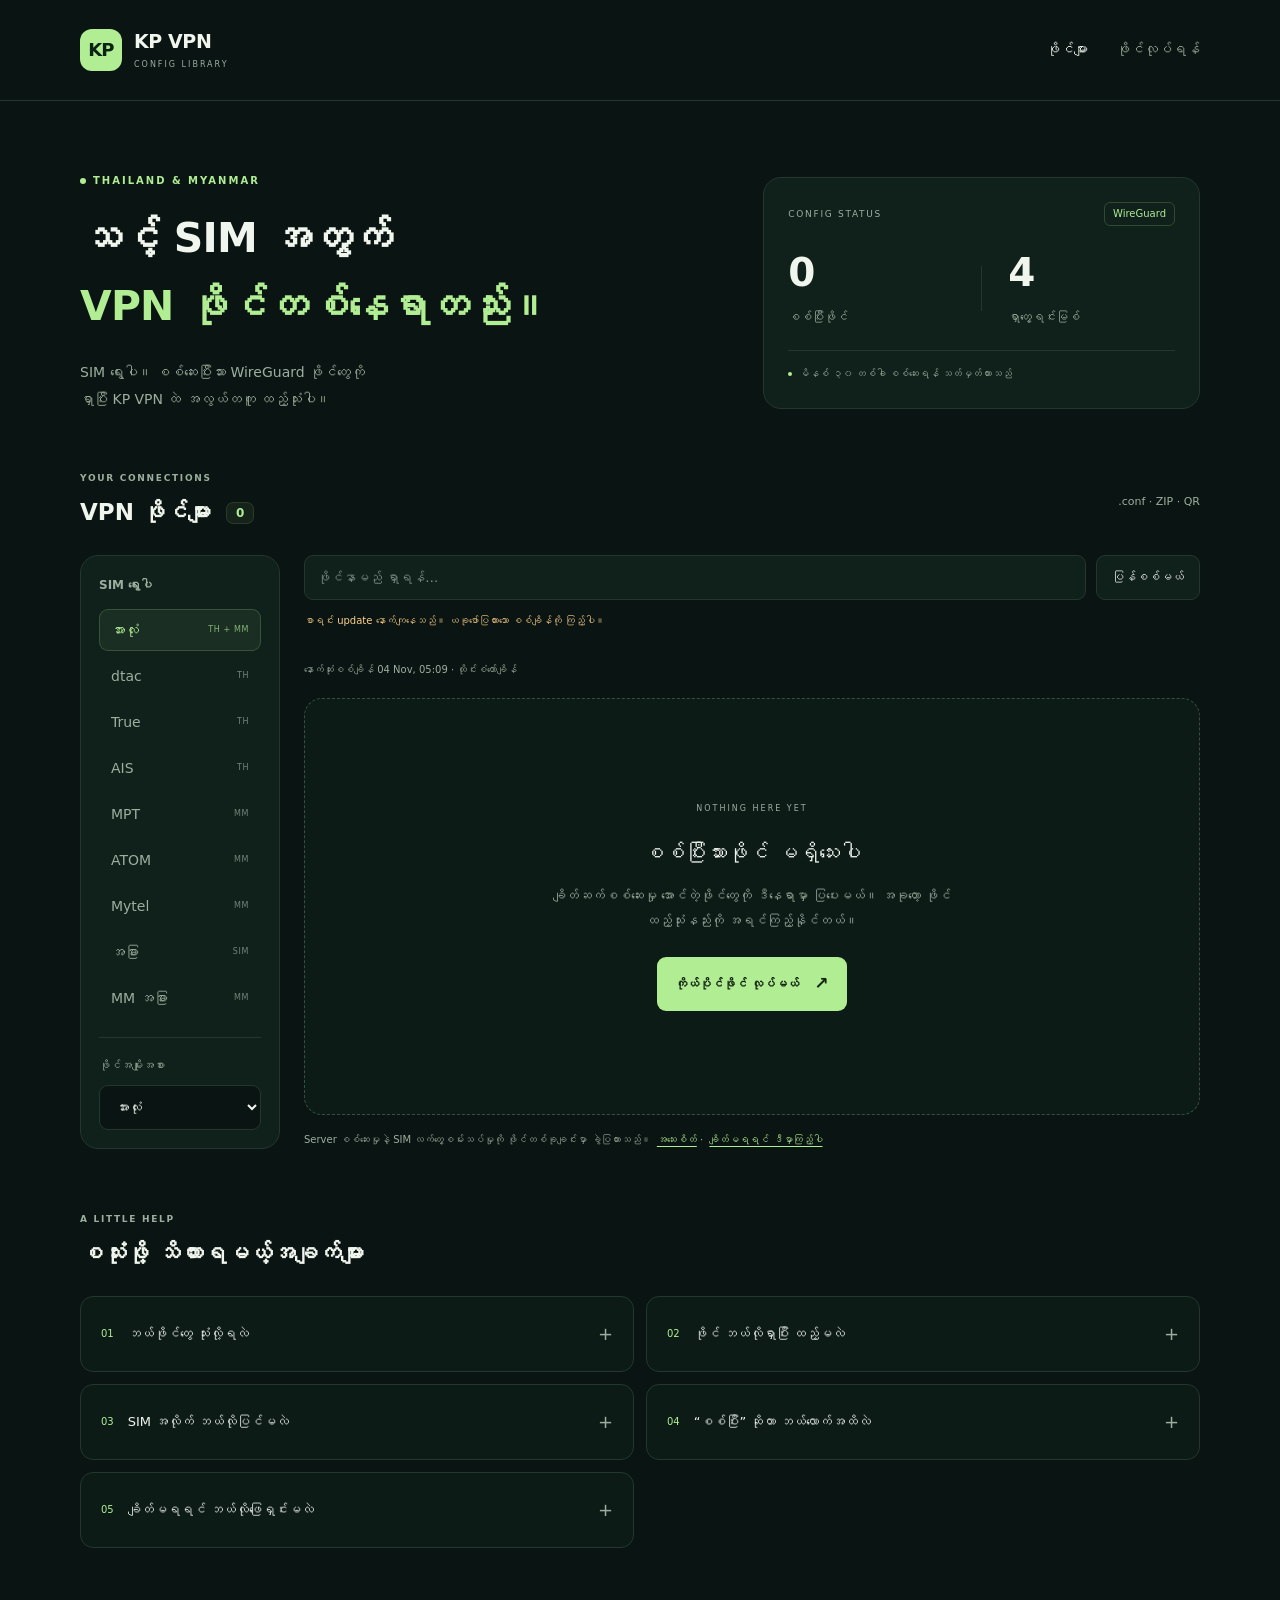
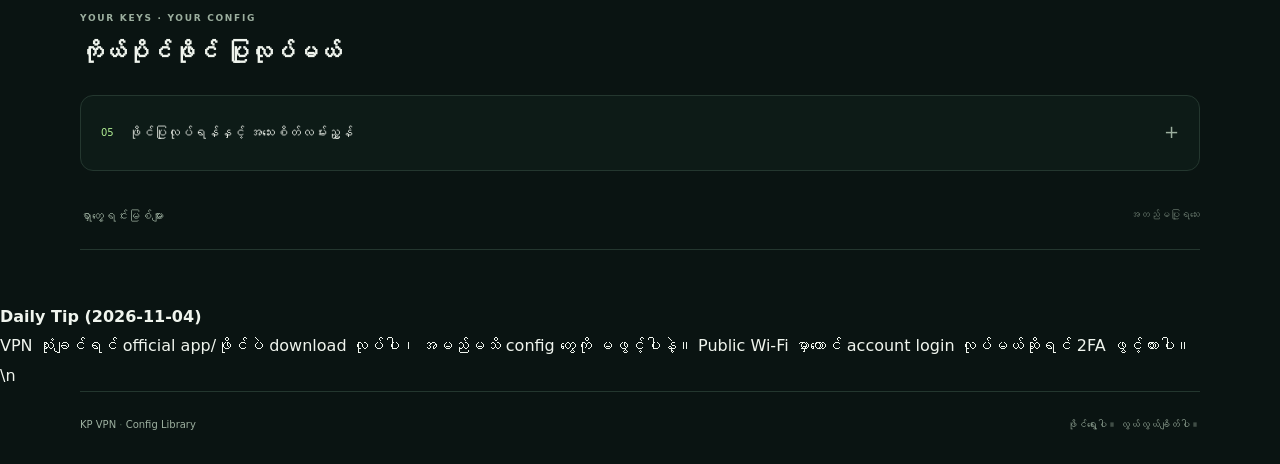
==== index.html @ 967c429f "AI auto-update 2026-11-04" ====
<!doctype html>
<html lang="my">
<head>
<meta charset="utf-8">
<meta name="viewport" content="width=device-width,initial-scale=1">
<meta http-equiv="Content-Security-Policy" content="default-src 'none'; script-src 'self'; style-src 'self'; connect-src 'self'; font-src 'self'; base-uri 'none'; form-action 'none'; object-src 'none'">
<meta name="theme-color" content="#0a1412">
<meta name="description" content="KP VPN အတွက် WireGuard ဖိုင်များ။ ထိုင်း၊ မြန်မာ SIM အလိုက် ရွေးပြီး ဖိုင်စာရင်းနှင့် သုံးနည်းကို ကြည့်ပါ။">
<title>KP VPN — Config Library</title>
<link rel="stylesheet" href="assets/catalog.css?v=5">
<script src="assets/catalog.js?v=5" defer></script>
<script src="assets/config-builder-core.js?v=1" defer></script>
<script src="assets/config-builder.js?v=1" defer></script>
</head>
<body>
<a class="skip-link" href="#files">ဖိုင်စာရင်းသို့ ကျော်သွားရန်</a>
<header class="site-header"><div class="shell header-inner">
<a class="brand" href="#" aria-label="KP VPN ပင်မစာမျက်နှာ"><span class="brand-mark">KP</span><span class="brand-name">KP VPN<small>CONFIG LIBRARY</small></span></a>
<nav aria-label="အဓိက လမ်းညွှန်"><a class="nav-active" href="#files">ဖိုင်များ</a><a href="#make-config">ဖိုင်လုပ်ရန်</a></nav>
</div></header>
<main id="kp-catalog" class="shell">
<section class="hero" aria-labelledby="page-title">
<div class="hero-copy"><p class="eyebrow"><span class="live-dot"></span>THAILAND & MYANMAR</p><h1 id="page-title">သင့် SIM အတွက်<br><span>VPN ဖိုင်တစ်နေရာတည်း။</span></h1><p class="hero-description">SIM ရွေးပါ။ စစ်ဆေးပြီးသား WireGuard ဖိုင်တွေကို<br class="desktop-break">ရှာပြီး KP VPN ထဲ အလွယ်တကူ ထည့်သုံးပါ။</p></div>
<div class="summary-panel"><div class="summary-top"><span>CONFIG STATUS</span><span class="wireguard-badge">WireGuard</span></div><div class="summary-numbers"><div><strong id="kp-total">—</strong><span>စစ်ပြီးဖိုင်</span></div><div class="summary-divider"></div><div><strong id="kp-source-count">—</strong><span>ရှာတွေ့ရင်းမြစ်</span></div></div><div class="summary-bottom"><span class="live-dot"></span>မိနစ် ၃၀ တစ်ခါ စစ်ဆေးရန် သတ်မှတ်ထားသည်</div></div>
</section>
<section id="files" class="files-section" aria-labelledby="file-title">
<div class="section-heading"><div><p class="eyebrow">YOUR CONNECTIONS</p><h2 id="file-title">VPN ဖိုင်များ <span id="kp-count" class="count-badge">0</span></h2></div><span class="format-label">.conf · ZIP · QR</span></div>
<div class="catalog-layout"><aside class="filter-panel" aria-label="ဖိုင် ရွေးချယ်ရန်">
<p class="filter-heading">SIM ရွေးပါ</p><div class="carrier-list" role="group" aria-label="SIM filter">
<button data-carrier="all" aria-pressed="true"><span>အားလုံး</span><small>TH + MM</small></button>
<button data-carrier="dtac" aria-pressed="false"><span>dtac</span><small>TH</small></button>
<button data-carrier="true" aria-pressed="false"><span>True</span><small>TH</small></button>
<button data-carrier="ais" aria-pressed="false"><span>AIS</span><small>TH</small></button>
<button data-carrier="mpt" aria-pressed="false"><span>MPT</span><small>MM</small></button>
<button data-carrier="atom" aria-pressed="false"><span>ATOM</span><small>MM</small></button>
<button data-carrier="mytel" aria-pressed="false"><span>Mytel</span><small>MM</small></button>
<button data-carrier="other" aria-pressed="false"><span>အခြား</span><small>SIM</small></button>
<button data-carrier="mm-other" aria-pressed="false"><span>MM အခြား</span><small>MM</small></button>
</div><div class="plan-filter"><label for="kp-plan">ဖိုင်အမျိုးအစား</label><select id="kp-plan"><option value="all">အားလုံး</option><option value="nopro">nopro</option><option value="standard">standard</option><option value="unknown">မသတ်မှတ်ထား</option></select></div></aside>
<div class="results-panel"><div class="results-toolbar"><input id="kp-file-search" type="search" placeholder="ဖိုင်နာမည် ရှာရန်…" aria-label="ဖိုင်နာမည် ရှာရန်"><button id="kp-refresh" class="button-secondary" type="button">ပြန်စစ်မယ်</button></div><button id="kp-reset" class="button-secondary" type="button" hidden>ရွေးထားတာ ရှင်းမယ်</button><p id="kp-health" class="updated" role="status"></p><p id="kp-updated" class="updated" role="status">ဖိုင်စာရင်း ဖတ်နေသည်…</p>
<div id="kp-file-list" aria-live="polite"></div>
<div id="kp-empty" class="empty-state" role="status"><span class="empty-kicker">NOTHING HERE YET</span><h3 id="kp-empty-title">ဖိုင်စာရင်း ဖတ်နေသည်…</h3><p id="kp-empty-description">ခဏစောင့်ပါ။</p><a href="#make-config" class="button-primary">ကိုယ်ပိုင်ဖိုင် လုပ်မယ် <span aria-hidden="true">↗</span></a></div>
<p class="results-note">Server စစ်ဆေးမှုနဲ့ SIM လက်တွေ့စမ်းသပ်မှုကို ဖိုင်တစ်ခုချင်းမှာ ခွဲပြထားသည်။ <a href="#verification">အသေးစိတ်</a> · <a href="#troubleshooting">ချိတ်မရရင် ဒီမှာကြည့်ပါ</a></p>
</div></div>
</section>
<section id="learn" class="learn-section" aria-labelledby="learn-title"><div class="section-heading"><div><p class="eyebrow">A LITTLE HELP</p><h2 id="learn-title">စသုံးဖို့ သိထားရမယ့်အချက်များ</h2></div></div>
<div class="guide-layout"><details class="guide-card"><summary><span class="guide-number">01</span><span>ဘယ်ဖိုင်တွေ သုံးလို့ရလဲ</span></summary><div class="guide-content"><div class="supported-formats"><div><b>WireGuard .conf</b><span>[Interface] နဲ့ [Peer] ပါသော config</span></div><div><b>ZIP ဖိုင်</b><span>အထဲမှာ WireGuard .conf ဖိုင်တွေ ပါရမည်</span></div><div><b>WireGuard QR</b><span>Config စာသားအပြည့် ပါသော QR</span></div></div><p><code>.ovpn</code>၊ <code>.ehi</code>၊ <code>.hc</code>၊ <code>.hat</code>၊ VMess/VLESS/Trojan/Shadowsocks၊ JSON/YAML တို့ကို KP VPN v0.1 မှာ မချိတ်နိုင်သေးပါ။ ဖိုင်နာမည်ပြောင်းရုံနဲ့ format မပြောင်းပါ။</p></div></details>
<details class="guide-card"><summary><span class="guide-number">02</span><span>ဖိုင် ဘယ်လိုရှာပြီး ထည့်မလဲ</span></summary><div class="guide-content"><ol><li>ယုံကြည်ရတဲ့ provider ရဲ့ official dashboard ထဲမှာ <b>WireGuard configuration</b> ကိုရှာပြီး .conf ကို ဖုန်းထဲသိမ်းပါ။</li><li>KP VPN → <b>ထည့်မယ်</b> → ကိုယ့် SIM အမျိုးအစား ရွေးပါ။</li><li><b>ဖိုင် / ZIP</b> ကနေ ဖိုင်ရွေးပါ။ QR ရှိရင် <b>QR ဖတ်မယ်</b> ကိုနှိပ်ပါ။</li><li>Config ရွေး → ပါဝါခလုတ်နှိပ် → Android VPN ခွင့်ပြုပြီး website တစ်ခု ဖွင့်စမ်းပါ။</li></ol><p>ကိုယ့် account config ထဲမှာ private key ပါလို့ public မတင်ပါနဲ့။ <a href="https://protonvpn.com/support/wireguard-configurations" target="_blank" rel="noopener noreferrer">Official config ရယူနည်း ↗</a></p></div></details>
<details class="guide-card"><summary><span class="guide-number">03</span><span>SIM အလိုက် ဘယ်လိုပြင်မလဲ</span></summary><div class="guide-content"><p>App ထဲ SIM label ရွေးခြင်းနဲ့ <code>dtac-nopro-….conf</code> လို့ နာမည်ပေးခြင်းက စာရင်းခွဲဖို့သာ ဖြစ်သည်။ True ဖိုင်ကို dtac လို့ ပြောင်းခေါ်ရုံနဲ့ ချိတ်ဆက်မရလာပါ။</p><p>Provider က ကိုယ့် network အတွက် ထုတ်ပေးထားတဲ့ config ကို သုံးပါ။ PrivateKey / PublicKey / Endpoint / Address ကို ခန့်မှန်းပြီး မပြောင်းပါနဲ့။ Wi-Fi ပိတ်ပြီး SIM အစစ်နဲ့ စမ်းပါ။</p><p><b>nopro</b> သည် source ရဲ့ label ဖြစ်ပြီး ဒေတာ package မရှိဘဲ သုံးရမည်ဟု အာမခံခြင်း မဟုတ်ပါ။</p></div></details>
<details id="verification" class="guide-card"><summary><span class="guide-number">04</span><span>“စစ်ပြီး” ဆိုတာ ဘယ်လောက်အထိလဲ</span></summary><div class="guide-content"><p><b>Server စစ်ပြီး:</b> ဖိုင်ပုံစံမှန်ပြီး cloud မှ WireGuard handshake + HTTPS စမ်းသပ်မှု အောင်ထားခြင်း။ SIM အစစ်နဲ့ စစ်ခြင်း မဟုတ်ပါ။</p><p><b>SIM စမ်းသုံးသူတင်ပြ:</b> Config hash တူပြီး ၂၄ နာရီအတွင်း cellular စမ်းသုံးသူ တင်ပြထားခြင်း။ အော်ပရေတာရဲ့ အတည်ပြုချက် မဟုတ်ပါ။</p><p>ဖိုင်များကို အများဆုံး ၂၄ နာရီသာ စာရင်းပြမည်။ မအောင်သောဖိုင်နဲ့ သက်တမ်းကုန်ဖိုင်ကို နောက် update မှာ ဖယ်မည်။ နေ့/ညမရွေး မိနစ် ၃၀ တစ်ခါ workflow စတင်ရန် သတ်မှတ်ထားသည်။ GitHub Actions သည် တစ်ခါ run ပြီးတစ်ခါ နားသောပုံစံဖြစ်ပြီး စတင်ချိန် နှောင့်နှေးနိုင်သည်။</p></div></details>
<details id="troubleshooting" class="guide-card"><summary><span class="guide-number">05</span><span>ချိတ်မရရင် ဘယ်လိုဖြေရှင်းမလဲ</span></summary><div class="guide-content">
<h3>၁။ ဖိုင်ထည့်လို့ မရဘူး</h3><p>ဖုန်းရဲ့ Downloads ထဲက ဖိုင်ကို ရွေးပါ။ KP VPN v0.1 အတွက် WireGuard <code>.conf</code> သို့မဟုတ် ၎င်းဖိုင်ပါသော ZIP ဖြစ်ရမည်။ <code>.ovpn</code> / <code>.ehi</code> ကို နာမည်ပြောင်းရုံနဲ့ သုံးမရပါ။ ကိုယ့် provider ဆီက WireGuard config ပြန်ယူပါ။</p>
<h3>၂။ ZIP ထဲမှာ ဖိုင်တွေ အများကြီးပဲ</h3><p>ဖိုင်ကတ်ပေါ်က <b>ဖိုင်နာမည် ကူးမယ်</b> ကိုနှိပ်ပါ။ ဖုန်းရဲ့ Files app မှာ မူရင်း ZIP ကို ဖြည်ပြီး ကတ်ပေါ်ရေးထားသော ဖိုင်နာမည်အတိအကျကို ရှာပါ။ အဲဒီ <code>.conf</code> တစ်ဖိုင်ကိုသာ အရင်ထည့်စမ်းပါ။ တခြားဖိုင်အားလုံး အလုပ်လုပ်မည်ဟု မဆိုလိုပါ။</p>
<h3>၃။ VPN စဖွင့်လို့ မရဘူး</h3><p>တခြား VPN app ချိတ်ထားရင် ပိတ်ပါ။ KP VPN မှာ ဖိုင်ရွေးပြီး စချိတ်ပါ။ Android ရဲ့ VPN ခွင့်ပြုချက်တောင်းလာရင် အတည်ပြုပါ။ ခွင့်ပြုချက်မပေါ်လျှင် Android Settings ထဲက VPN ဆက်တင်နဲ့ တခြား VPN ရဲ့ Always-on / Block connections ဆက်တင်ကို စစ်ပါ။</p>
<h3>၄။ VPN ချိတ်ပြီး website မဖွင့်နိုင်ဘူး</h3><ol><li>VPN ကို ခဏပိတ်ပြီး ပုံမှန်အင်တာနက် ရမရ စမ်းပါ။ SIM ဒေတာနဲ့ package လက်ကျန်ကို စစ်ပါ။</li><li>ပုံမှန်အင်တာနက် ရပေမယ့် VPN နဲ့ မရရင် စစ်ချိန်အသစ်ဆုံး တခြားဖိုင်ကို စမ်းပါ။ Public server က ပြည့်နေခြင်း၊ key ပိတ်သွားခြင်း သို့မဟုတ် network က UDP ကို ကန့်သတ်ခြင်း ဖြစ်နိုင်သည်။</li><li>Provider ထုတ်ပေးထားတဲ့ config ကို အစစ်အတိုင်း ပြန်ထည့်ပါ။ PrivateKey / PublicKey / Endpoint ကို ခန့်မှန်းမပြင်ပါနဲ့။ ကိုယ့် server ဖြစ်လျှင် အောက်က server လမ်းညွှန်အတိုင်း key၊ firewall နဲ့ NAT ကို စစ်ပါ။</li></ol>
<h3>၅။ SIM နဲ့ စမ်းမယ် / အကူအညီတောင်းမယ်</h3><p>Wi-Fi ပိတ်ပြီး mobile data နဲ့ စမ်းပါ။ အချိန်၊ SIM နာမည်၊ ဖိုင်နာမည်နဲ့ ပေါ်လာတဲ့ error စာသားကို မှတ်ထားပါ။ <b>PrivateKey၊ PresharedKey၊ config အပြည့်နဲ့ QR ကို public မတင်ပါနဲ့။</b> Server စစ်ပြီးဆိုတာ SIM / nopro စမ်းပြီးလို့ မဆိုလိုပါ။</p>
</div></details>
</div></section>
<section id="make-config" class="learn-section" aria-labelledby="own-config-title"><div class="section-heading"><div><p class="eyebrow">YOUR KEYS · YOUR CONFIG</p><h2 id="own-config-title">ကိုယ်ပိုင်ဖိုင် ပြုလုပ်မယ်</h2></div></div>
<details id="own-config-details" class="guide-card builder-shell"><summary><span class="guide-number">05</span><span>ဖိုင်ပြုလုပ်ရန်နှင့် အသေးစိတ်လမ်းညွှန်</span></summary><div class="guide-content">
<p>အလုပ်လုပ်တဲ့ VPN server သို့မဟုတ် ကိုယ်ပိုင် provider အကောင့် လိုအပ်သည်။ အောက်က builder က <b>ကိုယ်ပိုင် WireGuard server ရှိသူ</b> အတွက် client ဖိုင်လုပ်ပေးသည်။ Key ကို ဖုန်း browser ထဲမှာပဲ ထုတ်ပြီး server ဆီ မပို့ပါ။</p>
<details class="setup-guide"><summary>နည်းလမ်း A — Server မရှိသူ၊ ဖုန်းတစ်လုံးနဲ့ အလွယ်ဆုံး</summary><ol><li>ယုံကြည်ရတဲ့ VPN provider ရဲ့ official website မှာ ကိုယ့်အကောင့်နဲ့ ဝင်ပါ။</li><li><b>Downloads → WireGuard configuration</b> ထဲမှာ platform / server ရွေးပြီး config ထုတ်ပါ။ ဥပမာ <a href="https://protonvpn.com/support/wireguard-configurations" target="_blank" rel="noopener noreferrer">Proton ရဲ့ official လမ်းညွှန်</a>။</li><li>ကိုယ့်အကောင့်အတွက် ထုတ်ပေးထားသော <code>.conf</code> ကို ဒေါင်းလုဒ်လုပ်ပါ။ Provider ထုတ်ပေးတဲ့ key တွေကို ဒီ builder က key အသစ်နဲ့ အစားမထိုးပါနဲ့။</li><li>KP VPN → ထည့်မယ် → SIM label ရွေး → ဖိုင်ရွေးပြီး ထည့်ပါ။ PrivateKey ပါသော ကိုယ့်ဖိုင်ကို public မတင်ပါနဲ့။</li></ol></details>
<div class="builder-intro"><h3>နည်းလမ်း B — ကိုယ့် server အတွက် client ဖိုင်</h3><p>ပထမ key ထုတ်ပါ။ Client PublicKey ကို server မှာ မှတ်ပုံတင်ပြီး server ရဲ့ အချက်အလက်အစစ်တွေ ဖြည့်ပါ။</p></div>
<div class="key-panel"><button id="kp-generate-keys" class="button-secondary" type="button">Client key ထုတ်မယ်</button><label for="kp-client-public">Client PublicKey — ဒီ key ကိုသာ server ဆီ ပေးပါ</label><div class="copy-line"><input id="kp-client-public" readonly autocomplete="off" spellcheck="false" placeholder="Key ထုတ်ပြီးလျှင် ဒီမှာပေါ်မည်"><button id="kp-copy-public" class="button-secondary" type="button" disabled>ကူးမယ်</button></div><p id="kp-key-status" class="builder-status" role="status">PrivateKey ကို ဖိုင်ဒေါင်းလုဒ်ထဲမှာပဲ ထည့်ပေးမည်။</p></div>
<form id="kp-builder-form" autocomplete="off"><div class="builder-grid">
<div><label for="kp-builder-carrier">SIM label — စာရင်းခွဲရန်သာ</label><select id="kp-builder-carrier"><option value="dtac">dtac</option><option value="true">True</option><option value="ais">AIS</option><option value="mpt">MPT</option><option value="atom">ATOM</option><option value="mytel">Mytel</option><option value="other">အခြား</option></select></div>
<div><label for="kp-builder-address">Server က ခွင့်ပြုထားတဲ့ client IPv4/CIDR</label><input id="kp-builder-address" value="10.8.0.2/32" required spellcheck="false"></div>
<div><label for="kp-builder-endpoint">Server public IPv4 သို့မဟုတ် DNS:port</label><input id="kp-builder-endpoint" placeholder="မိမိ server လိပ်စာ:51820" required spellcheck="false"></div>
<div><label for="kp-builder-dns">DNS IPv4</label><input id="kp-builder-dns" value="1.1.1.1" required spellcheck="false"></div>
<div class="wide"><label for="kp-builder-server-key">Server PublicKey — server ကနေ ယူပါ</label><input id="kp-builder-server-key" required maxlength="44" spellcheck="false" placeholder="Base64 WireGuard public key"></div>
<div class="wide"><label for="kp-builder-psk">PresharedKey — Server က သတ်မှတ်ပေးထားမှ ဖြည့်ပါ</label><input id="kp-builder-psk" type="password" maxlength="44" spellcheck="false" placeholder="မရှိလျှင် အလွတ်ထားပါ"></div>
</div><div class="builder-actions"><button id="kp-export-config" class="button-primary" type="submit" disabled>ကိုယ်ပိုင် .conf ဖိုင်ယူမယ်</button><button id="kp-clear-keys" class="button-secondary" type="button">Key ရှင်းမယ်</button></div><p id="kp-builder-status" class="builder-status" role="status">ဤနေရာမှ ပြုလုပ်သောဖိုင်သည် server စစ်ပြီးဖိုင် မဟုတ်သေးပါ။</p></form>
<details class="setup-guide"><summary>ကိုယ်ပိုင် Ubuntu server ဘက်မှာ ဘာလုပ်ရမလဲ — အဆင့်လိုက်</summary>
<p>ဤဥပမာမှာ မိမိပိုင် Ubuntu VPS / public IPv4 server၊ SSH အုပ်ချုပ်ခွင့်၊ UDP 51820 ဖွင့်ခွင့် လိုအပ်သည်။ ဖုန်းက SSH app သို့မဟုတ် provider ရဲ့ browser console နဲ့ ဝင်လုပ်နိုင်သည်။</p>
<h4>၁။ WireGuard ထည့်ပြီး server key ထုတ်ပါ</h4><pre><code>sudo apt update
sudo apt install wireguard iptables
sudo install -d -m 700 /etc/wireguard
sudo sh -c 'umask 077; wg genkey &gt; /etc/wireguard/server.key; wg pubkey &lt; /etc/wireguard/server.key &gt; /etc/wireguard/server.pub'
sudo cat /etc/wireguard/server.pub</code></pre><p>နောက်ဆုံးပေါ်လာတဲ့ <b>server public key</b> ကို အပေါ် form ရဲ့ Server PublicKey ထဲ ထည့်ပါ။ <code>server.key</code> သည် private key ဖြစ်လို့ server ထဲမှာပဲ ထားပါ။</p>
<h4>၂။ Server ရဲ့ internet interface နာမည် ကြည့်ပါ</h4><pre><code>ip -4 route show default</code></pre><p><code>dev</code> နောက်က <code>eth0</code> / <code>ens3</code> စသောနာမည်ကို ယူပါ။ <a href="assets/examples/server.conf.example" download>Server template ယူပါ</a>။ ဤဖိုင်သည် သင်ယူရန် placeholder ပါသော server ဥပမာဖြစ်ပြီး KP VPN ထဲ ထည့်သုံးရန် မဟုတ်ပါ။</p>
<h4>၃။ /etc/wireguard/wg0.conf ပြုလုပ်ပါ</h4><pre><code>sudo nano /etc/wireguard/wg0.conf</code></pre><p>Template ထဲ <code>SERVER_PRIVATE_KEY</code> ကို server ပေါ်ရှိ <code>/etc/wireguard/server.key</code> နဲ့ ဖြည့်ပါ။ ဒီ key ကို server ပေါ်မှာ <code>sudo nano /etc/wireguard/server.key</code> နဲ့သာ ဖွင့်ဖတ်ပြီး ကူးပါ။ Website ထဲ မထည့်ပါနဲ့။ <code>CLIENT_PUBLIC_KEY</code> ကို အပေါ်က builder ထုတ်ပေးသော public key နဲ့ ဖြည့်ပါ။ <code>WAN_INTERFACE</code> ကို အဆင့် ၂ က နာမည်နဲ့ အစားထိုးပါ။ Client ရဲ့ <code>AllowedIPs = 10.8.0.2/32</code> နဲ့ form ထဲ client address တူရမည်။ ဖုန်းတစ်လုံးစီအတွက် သီးခြား key နဲ့ IP သုံးပါ။</p>
<h4>၄။ IPv4 forwarding နဲ့ firewall ကို ပြင်ပါ</h4><pre><code>echo 'net.ipv4.ip_forward=1' | sudo tee /etc/sysctl.d/99-kp-wireguard.conf
sudo sysctl --system
sudo chmod 600 /etc/wireguard/wg0.conf</code></pre><p>Cloud firewall မှာ <b>UDP 51820 inbound</b> ကို ဖွင့်ပါ။ UFW သုံးလျှင် <code>sudo ufw allow 51820/udp</code> နဲ့ ကိုယ့် WAN interface အတွက် <code>sudo ufw route allow in on wg0 out on eth0</code> ကို ပြင်သုံးပါ။ SSH ဝင်ခွင့်ကို ဆက်ထားပြီး လက်ရှိ firewall policy နဲ့ ကိုက်ညီအောင် စစ်ပါ။ Template က IPv4 NAT လုပ်ပေးသည်။</p>
<h4>၅။ Server စတင်ပြီး ဖုန်းဖိုင်ကို ထည့်ပါ</h4><pre><code>sudo systemctl enable --now wg-quick@wg0
sudo wg show wg0</code></pre><p>အပေါ် form ထဲ Endpoint ကို ကိုယ့် server public IPv4:51820 နဲ့ဖြည့်ပါ။ ကိုယ်ပိုင်ဖိုင်ယူပြီး KP VPN ထဲ import လုပ်ပါ။ ဖုန်းက စချိတ်ပြီးနောက် <code>latest handshake</code> နဲ့ transfer bytes တက်မတက်၊ website ဖွင့်လို့ရမရ စမ်းပါ။ ဒီ IPv4 ဥပမာမှာ IPv6 ကိုလည်း tunnel ထဲ ညွှန်ထားသဖြင့် server က IPv6 မပံ့ပိုးလျှင် IPv6 ချိတ်ဆက်မှု မရနိုင်ပါ။</p>
<p>မရလျှင် key နှစ်ဖက် ကိုက်ညီမှု၊ client IP၊ server Endpoint/port၊ UDP firewall၊ forwarding/NAT ကို အစဉ်လိုက်စစ်ပါ။ SIM နာမည်ပြောင်းခြင်းက ဒီပြဿနာတွေကို မဖြေရှင်းပါ။ <a href="https://www.wireguard.com/quickstart/" target="_blank" rel="noopener noreferrer">Official WireGuard လမ်းညွှန် ↗</a></p>
</details>
<p class="template-link"><a href="assets/examples/client.conf.example" download>Client သင်ယူရန် template ယူမယ် ↗</a> — placeholder များကို ဖြည့်ပြီးမှ .conf အဖြစ် သိမ်းသုံးပါ။</p>
</div></details></section>

<section class="sources-section"><details class="source-details"><summary><span>ရှာတွေ့ရင်းမြစ်များ</span><span class="source-hint">အတည်မပြုရသေး</span></summary><div class="source-content"><p>ဒီ link တွေက ရှာဖွေမှုရလဒ်များသာ ဖြစ်သည်။ KP VPN နဲ့ရမည့် download ဖိုင်ဟု မသတ်မှတ်ရသေးပါ။</p><ul id="kp-discovery"><li>ဖတ်နေသည်…</li></ul></div></details></section>
</main>
<!-- KP-DAILY-TIP-START --><div style="max-width:720px;margin:16px auto;padding:12px 16px;border:1px solid #334155;border-radius:12px;color:#cbd5e1;font-size:13px;text-align:center"><b>Daily Tip (2026-11-04)</b><br>VPN သုံးချင်ရင် official app/ဖိုင်ပဲ download လုပ်ပါ၊ အမည်မသိ config တွေကို မဖွင့်ပါနဲ့။ Public Wi‑Fi မှာတောင် account login လုပ်မယ်ဆိုရင် 2FA ဖွင့်ထားပါ။</div><!-- KP-DAILY-TIP-END -->\n<footer class="site-footer shell"><span>KP VPN<span class="footer-dot"> · </span>Config Library</span><span>ဖိုင်ရွေးပါ။ လွယ်လွယ်ချိတ်ပါ။</span></footer>
</body>
</html>
---- assets/catalog.css ----
:root{color-scheme:dark;--bg:#0a1412;--panel:#10201b;--panel-soft:#0d1b17;--line:#24372f;--text:#f0f5ee;--muted:#9caf9f;--mint:#b0ed93;--mint-dim:#b0ed9312;--radius:18px}*{box-sizing:border-box}html{scroll-behavior:smooth;scroll-padding-top:96px}body{margin:0;background:var(--bg);color:var(--text);font-family:Inter,system-ui,'Noto Sans Myanmar',sans-serif;font-size:16px;line-height:1.85;-webkit-font-smoothing:antialiased}a{color:var(--mint);text-decoration:none}button,input,select{font:inherit}button,a,input,select,summary{-webkit-tap-highlight-color:transparent}button,a,summary{touch-action:manipulation}button{cursor:pointer}.shell{width:min(1120px,calc(100% - 64px));margin-inline:auto}.site-header{border-bottom:1px solid var(--line);background:var(--bg)}.header-inner{height:100px;display:flex;align-items:center;justify-content:space-between;gap:24px}.brand{display:flex;align-items:center;gap:12px;color:var(--text)}.brand-mark{width:42px;height:42px;display:grid;place-items:center;background:var(--mint);color:#0a2313;border-radius:12px;font-size:18px;font-weight:850;letter-spacing:-.8px}.brand-name{font-size:19px;font-weight:750;line-height:1.35;letter-spacing:-.4px}.brand-name small{display:block;font-size:8px;color:var(--muted);letter-spacing:2px;font-weight:500;margin-top:5px}nav{display:flex;gap:28px;align-items:center}nav a{font-size:14px;color:var(--muted);padding:8px 0}nav .nav-active,nav a:hover{color:var(--text)}.hero{display:grid;grid-template-columns:1.4fr 1fr;align-items:center;gap:72px;padding:72px 0 60px}.eyebrow{font-size:10px;color:var(--mint);letter-spacing:2px;line-height:1.5;font-weight:650;margin:0 0 17px}.live-dot{display:inline-block;width:6px;height:6px;vertical-align:middle;border-radius:50%;background:var(--mint);margin-right:7px}.hero h1{font-size:clamp(29px,3.2vw,43px);line-height:1.65;font-weight:700;letter-spacing:-.8px;margin:0 0 19px}.hero h1 span{color:var(--mint)}.hero-description{font-size:14px;line-height:1.9;color:var(--muted);margin:0;max-width:490px}.summary-panel{padding:24px;border:1px solid var(--line);border-radius:var(--radius);background:var(--panel)}.summary-top{display:flex;align-items:center;justify-content:space-between;gap:10px;font-size:9px;letter-spacing:1.7px;color:var(--muted)}.wireguard-badge{font-size:10px;letter-spacing:0;color:var(--mint);border:1px solid #b0ed9333;border-radius:6px;padding:2px 8px}.summary-numbers{display:grid;grid-template-columns:1fr 1px 1fr;gap:26px;margin:22px 0}.summary-numbers strong{display:block;font-size:39px;font-weight:550;line-height:1.3;font-variant-numeric:tabular-nums}.summary-numbers span{display:block;color:var(--muted);font-size:12px;margin-top:7px}.summary-divider{background:var(--line);height:45px;align-self:center}.summary-bottom{border-top:1px solid var(--line);padding-top:14px;color:var(--muted);font-size:10px}.summary-bottom .live-dot{width:4px;height:4px}.section-heading{display:flex;align-items:center;justify-content:space-between;gap:16px;margin-bottom:23px}.section-heading .eyebrow{color:var(--muted);font-size:9px;margin:0 0 7px;letter-spacing:1.7px}.section-heading h2{margin:0;font-size:23px;line-height:1.7;font-weight:600}.count-badge{font-size:12px;color:var(--mint);font-weight:600;padding:3px 9px;background:var(--mint-dim);border:1px solid #b0ed9320;border-radius:7px;vertical-align:middle;margin-left:7px}.format-label{color:var(--muted);font-size:11px;white-space:nowrap}.catalog-layout{display:grid;grid-template-columns:200px minmax(0,1fr);gap:24px}.filter-panel{padding:18px;background:var(--panel);border:1px solid var(--line);border-radius:var(--radius);align-self:start}.filter-heading{font-size:12px;font-weight:600;color:var(--muted);margin:0 0 13px}.carrier-list{display:grid;gap:4px}.carrier-list button{display:flex;align-items:center;justify-content:space-between;gap:10px;color:var(--muted);background:transparent;border:1px solid transparent;text-align:left;border-radius:9px;padding:8px 11px;font-size:14px;min-height:42px;line-height:1.5}.carrier-list small{font-size:8px;letter-spacing:.6px;opacity:.7}.carrier-list button:hover{background:#b0ed9308;color:var(--text)}.carrier-list button[aria-pressed=true]{color:var(--mint);background:var(--mint-dim);border-color:#b0ed9330}.plan-filter{margin-top:18px;padding-top:18px;border-top:1px solid var(--line)}label{display:block;font-size:11px;color:var(--muted);margin-bottom:9px}select,input{color:var(--text);background:var(--bg);border:1px solid var(--line);border-radius:9px;min-height:45px;padding:9px 12px;font-size:13px;line-height:1.8}select{width:100%}.results-panel{min-width:0;display:flex;flex-direction:column}.results-toolbar{display:flex;gap:10px}.results-toolbar input{width:100%;flex:1;background:var(--panel)}input::placeholder{color:#809489}button{font-size:12px;border-radius:9px;line-height:1.8}.button-secondary{padding:9px 15px;border:1px solid var(--line);background:var(--panel);color:var(--text);white-space:nowrap;min-height:45px}.button-secondary:hover{border-color:#5e7d69}.button-secondary:disabled{opacity:.5;cursor:default}.updated{font-size:10px;color:var(--muted);margin:12px 0 17px;min-height:20px}.empty-state{flex:1;min-height:350px;display:flex;flex-direction:column;align-items:center;justify-content:center;text-align:center;padding:40px;border:1px dashed #34503f;border-radius:var(--radius);background:var(--panel-soft)}.empty-kicker{font-size:8px;letter-spacing:2px;color:var(--muted);margin-bottom:18px}.empty-state h3{font-size:21px;font-weight:550;line-height:1.8;margin:0 0 11px}.empty-state p{font-size:13px;line-height:1.9;color:var(--muted);margin:0 0 24px;max-width:400px}.button-primary{display:inline-flex;align-items:center;justify-content:center;gap:15px;padding:11px 18px;background:var(--mint);color:#142411;border-radius:9px;font-weight:650;font-size:12px;min-height:47px}.button-primary:hover{background:#c5f7ad}.button-primary span{font-size:17px}.results-note{font-size:10px;color:var(--muted);margin:15px 0 0;line-height:1.9}.results-note a{text-decoration:underline;text-underline-offset:3px;margin-left:3px}.kp-file{background:var(--panel);border:1px solid var(--line);border-radius:14px;padding:22px;margin-bottom:12px;overflow-wrap:anywhere}.kp-file h4{font-size:16px;margin:0 0 10px;font-weight:600}.kp-file p{color:var(--muted);font-size:12px;line-height:1.85;margin:5px 0}.kp-file .kp-verify{color:var(--mint)}.kp-file .kp-muted{font-size:10px}.file-actions{display:flex;align-items:center;gap:18px;flex-wrap:wrap;margin-top:18px}.file-actions .button-primary{min-height:41px;padding:8px 15px}.source-link{font-size:12px;color:var(--muted)}.learn-section{padding:64px 0 0}.guide-layout{display:grid;grid-template-columns:1fr 1fr;gap:12px;align-items:start}.guide-card{border:1px solid var(--line);border-radius:13px;background:var(--panel-soft);min-width:0}.guide-card summary{list-style:none;display:flex;align-items:center;gap:14px;cursor:pointer;padding:19px 20px;font-size:13px;font-weight:500;line-height:1.8;min-height:74px}.guide-card summary::-webkit-details-marker,.source-details summary::-webkit-details-marker{display:none}.guide-card summary::after{content:'+';margin-left:auto;color:var(--muted);font-size:18px;font-weight:300}.guide-card[open] summary::after{content:'−'}.guide-number{font-size:10px;font-variant-numeric:tabular-nums;color:var(--mint);font-weight:500}.guide-content{padding:0 22px 22px;font-size:13px;color:var(--muted);line-height:2}.guide-content p{margin:12px 0 0}.guide-content b{color:var(--text);font-weight:500}.guide-content ol{padding-left:18px;margin:0}.guide-content li{padding-left:3px;margin:12px 0}.guide-content code{font-size:11px;color:var(--mint);overflow-wrap:anywhere}.supported-formats{display:grid;gap:12px}.supported-formats b{display:block;font-size:13px}.supported-formats span{font-size:12px}.guide-content a{text-underline-offset:4px;text-decoration:underline}.sources-section{margin:28px 0 52px}.source-details{border-bottom:1px solid var(--line);padding-bottom:16px}.source-details summary{display:flex;align-items:center;justify-content:space-between;gap:15px;list-style:none;font-size:12px;color:var(--muted);cursor:pointer;padding:6px 0}.source-hint{font-size:10px;opacity:.7}.source-details[open] .source-hint{color:var(--mint);opacity:1}.source-content{font-size:12px;color:var(--muted);padding:14px 0}.source-content p{margin:0 0 13px}.source-content ul{padding-left:18px;overflow-wrap:anywhere}.source-content li{margin:10px 0}.source-content a{color:var(--text)}.site-footer{padding:24px 0 30px;border-top:1px solid var(--line);display:flex;align-items:center;justify-content:space-between;gap:20px;font-size:10px;color:var(--muted)}.footer-dot{color:#47614f}a:focus-visible,button:focus-visible,summary:focus-visible,input:focus-visible,select:focus-visible{outline:2px solid var(--mint);outline-offset:4px}[hidden]{display:none!important}@media(min-width:1440px){.hero{padding-top:88px;padding-bottom:74px}}@media(max-width:800px){.hero{gap:30px;grid-template-columns:1.25fr 1fr}.summary-panel{padding:19px}.summary-numbers{gap:16px}.hero h1{font-size:29px}.catalog-layout{grid-template-columns:170px minmax(0,1fr);gap:18px}.filter-panel{padding:13px}.guide-card summary{padding:17px 15px;gap:10px}.summary-bottom{font-size:9px}.desktop-break{display:none}}@media(max-width:620px){html{scroll-padding-top:28px}.shell{width:calc(100% - 40px)}.header-inner{height:83px;gap:15px}.brand-mark{width:38px;height:38px;border-radius:10px}.brand-name{font-size:17px}.brand-name small{font-size:7px;letter-spacing:1.5px}nav{gap:19px}nav a{font-size:12px}.hero{grid-template-columns:1fr;gap:28px;padding:39px 0 40px}.hero h1{font-size:clamp(25px,6.7vw,36px);letter-spacing:-.5px;line-height:1.7;margin-bottom:14px}.eyebrow{font-size:8px;margin-bottom:15px;letter-spacing:1.6px}.hero-description{font-size:13px}.summary-panel{padding:18px 21px}.summary-top{font-size:8px}.summary-numbers{margin:17px 0;grid-template-columns:1fr 1px 1fr;gap:28px}.summary-numbers strong{font-size:30px}.summary-numbers span{font-size:11px;margin-top:3px}.summary-divider{height:36px}.summary-bottom{font-size:9px;padding-top:12px}.section-heading{margin-bottom:19px;gap:10px}.section-heading h2{font-size:21px}.section-heading .eyebrow{font-size:8px}.format-label{font-size:9px}.catalog-layout{grid-template-columns:1fr;gap:17px}.filter-panel{background:transparent;border:0;padding:0;border-radius:0;display:flex;flex-direction:column}.filter-heading{font-size:11px;margin-bottom:10px}.carrier-list{grid-template-columns:repeat(4,minmax(0,1fr));gap:7px}.carrier-list button{border-color:var(--line);background:var(--panel);padding:9px 10px;min-height:46px;font-size:12px;justify-content:center}.carrier-list button small{display:none}.plan-filter{margin-top:14px;padding:0;border:0;display:flex;align-items:center;gap:15px;justify-content:space-between}.plan-filter label{margin:0;font-size:11px}.plan-filter select{width:170px;font-size:12px;min-height:41px;background:var(--panel)}.results-toolbar{gap:8px}.results-toolbar input{font-size:12px;padding-inline:12px;min-width:0}.button-secondary{font-size:11px;padding:9px 12px}.updated{font-size:9px;margin:11px 0 15px}.empty-state{min-height:300px;padding:32px 20px}.empty-kicker{margin-bottom:15px}.empty-state h3{font-size:18px}.empty-state p{font-size:12px;max-width:290px}.button-primary{font-size:11px;padding:11px 15px;gap:13px}.results-note{font-size:9px;margin-top:12px}.learn-section{padding-top:42px}.learn-section h2{font-size:19px}.guide-layout{grid-template-columns:1fr;gap:9px}.guide-card summary{min-height:65px;padding:16px;font-size:12px;gap:13px}.guide-content{font-size:13px;padding:0 19px 20px}.guide-content code{font-size:11px}.sources-section{margin:25px 0 34px}.source-details summary{font-size:11px}.source-hint{font-size:9px}.site-footer{font-size:9px;padding-top:19px;align-items:flex-start;gap:10px}.site-footer>span:last-child{max-width:120px;text-align:right}.kp-file{padding:18px}.kp-file h4{font-size:14px}}@media(prefers-reduced-motion:reduce){html{scroll-behavior:auto}}@media(prefers-reduced-motion:no-preference){button,a{transition:background .16s,color .16s,border-color .16s}}

.skip-link{position:absolute;left:-9999px;top:10px;padding:10px 15px;background:var(--mint);color:var(--bg);border-radius:8px;z-index:10}.skip-link:focus{left:20px}
@media(max-width:620px){nav a{font-size:13px}.hero-description{font-size:14px}.carrier-list button{font-size:14px}.plan-filter label,.plan-filter select{font-size:12px}.results-toolbar input{font-size:14px}.button-secondary{font-size:12px}.updated,.results-note{font-size:11px}.empty-state p{font-size:14px}.button-primary{font-size:13px}.guide-card summary,.guide-content{font-size:14px}.summary-bottom{font-size:10px}.source-details summary{font-size:13px}.source-hint{font-size:10px}}
@media(max-width:620px){.header-inner{height:76px}.hero{padding:28px 0 31px;gap:20px}.summary-panel{padding:0;background:transparent;border:0;border-radius:0}.summary-top,.summary-bottom,.summary-divider{display:none}.summary-numbers{display:flex;gap:27px;margin:0}.summary-numbers>div{display:flex;align-items:center;gap:9px}.summary-numbers strong{font-size:24px}.summary-numbers span{margin:0;font-size:11px}.hero h1{margin-bottom:12px}.hero-description{max-width:360px}}
.builder-shell{margin-bottom:8px}.builder-shell>.guide-content{padding:0 24px 26px}.builder-shell h3{font-size:17px;color:var(--text);margin:28px 0 8px}.builder-shell h4{font-size:14px;color:var(--text);margin:24px 0 8px}.setup-guide{border:1px solid var(--line);border-radius:10px;padding:12px 15px;margin:18px 0}.setup-guide>summary{display:list-item;padding:3px 0;min-height:0;font-size:13px;color:var(--text);list-style:revert}.setup-guide>summary::after{content:none}.setup-guide>summary::-webkit-details-marker{display:inline}.builder-shell pre{white-space:pre-wrap;overflow-wrap:anywhere;background:var(--bg);border:1px solid var(--line);border-radius:9px;padding:13px;font-size:11px;line-height:1.8;color:var(--text)}.builder-shell pre code{font-size:11px;color:var(--text)}.key-panel{background:var(--panel);padding:17px;border:1px solid var(--line);border-radius:11px;margin:18px 0}.key-panel label{margin-top:16px}.copy-line{display:flex;gap:8px}.copy-line input{min-width:0;width:100%;font-size:11px;font-family:monospace}.builder-grid{display:grid;grid-template-columns:1fr 1fr;gap:15px;margin-top:20px}.builder-grid .wide{grid-column:1/-1}.builder-grid input{width:100%;min-width:0;font-size:12px}.builder-grid label{line-height:1.8}.builder-actions{display:flex;gap:10px;flex-wrap:wrap;margin-top:20px}.builder-status{font-size:12px!important;color:var(--muted);line-height:1.9!important}.template-link{margin-top:22px!important;font-size:12px!important}.archive-note{padding-top:9px;color:var(--muted);font-size:11px}.source-archive{padding:10px 15px;border:1px solid #b0ed9330;border-radius:9px;background:var(--mint-dim);color:var(--mint);font-size:12px}.builder-actions button:disabled{opacity:.5;cursor:default}@media(max-width:620px){.builder-shell>.guide-content{padding:0 17px 22px}.builder-grid{grid-template-columns:1fr}.builder-grid .wide{grid-column:auto}.key-panel{padding:13px}.setup-guide{padding:11px}.builder-actions .button-primary{width:100%}.builder-shell h3{font-size:16px}.copy-line button{font-size:12px}.builder-shell pre code{font-size:11px}}

#kp-health:empty{display:none}.updated.is-stale{color:#ffd18a}#kp-reset{margin-top:12px}.file-actions{flex-wrap:wrap}.archive-note{overflow-wrap:anywhere;user-select:text}

/* Readable Burmese help and controls on phone screens. */
.guide-content h3{font-size:16px;color:var(--text);margin:22px 0 8px}.guide-content h3:first-child{margin-top:0}
@media(max-width:620px){
.hero-description,.guide-content,.builder-status,.source-content{font-size:16px!important;line-height:2}
.kp-file p,.kp-file .kp-muted,.updated,.results-note,.archive-note,.source-link,.summary-bottom{font-size:14px;line-height:1.9}
.button-primary,.button-secondary,.source-archive,.carrier-list button,.file-actions .button-primary,.plan-filter select{font-size:14px;min-height:48px}
.source-archive,.source-link{display:inline-flex;align-items:center;min-height:48px}
.builder-grid input,.builder-grid label,.plan-filter label,.plan-filter select,#kp-file-search{font-size:16px}
.builder-shell pre code,.guide-content code{font-size:13px}
.results-toolbar{flex-wrap:wrap}.results-toolbar input{flex:1 1 180px;min-width:0}.file-actions{gap:12px}
}
@media(prefers-reduced-motion:reduce){html{scroll-behavior:auto}}
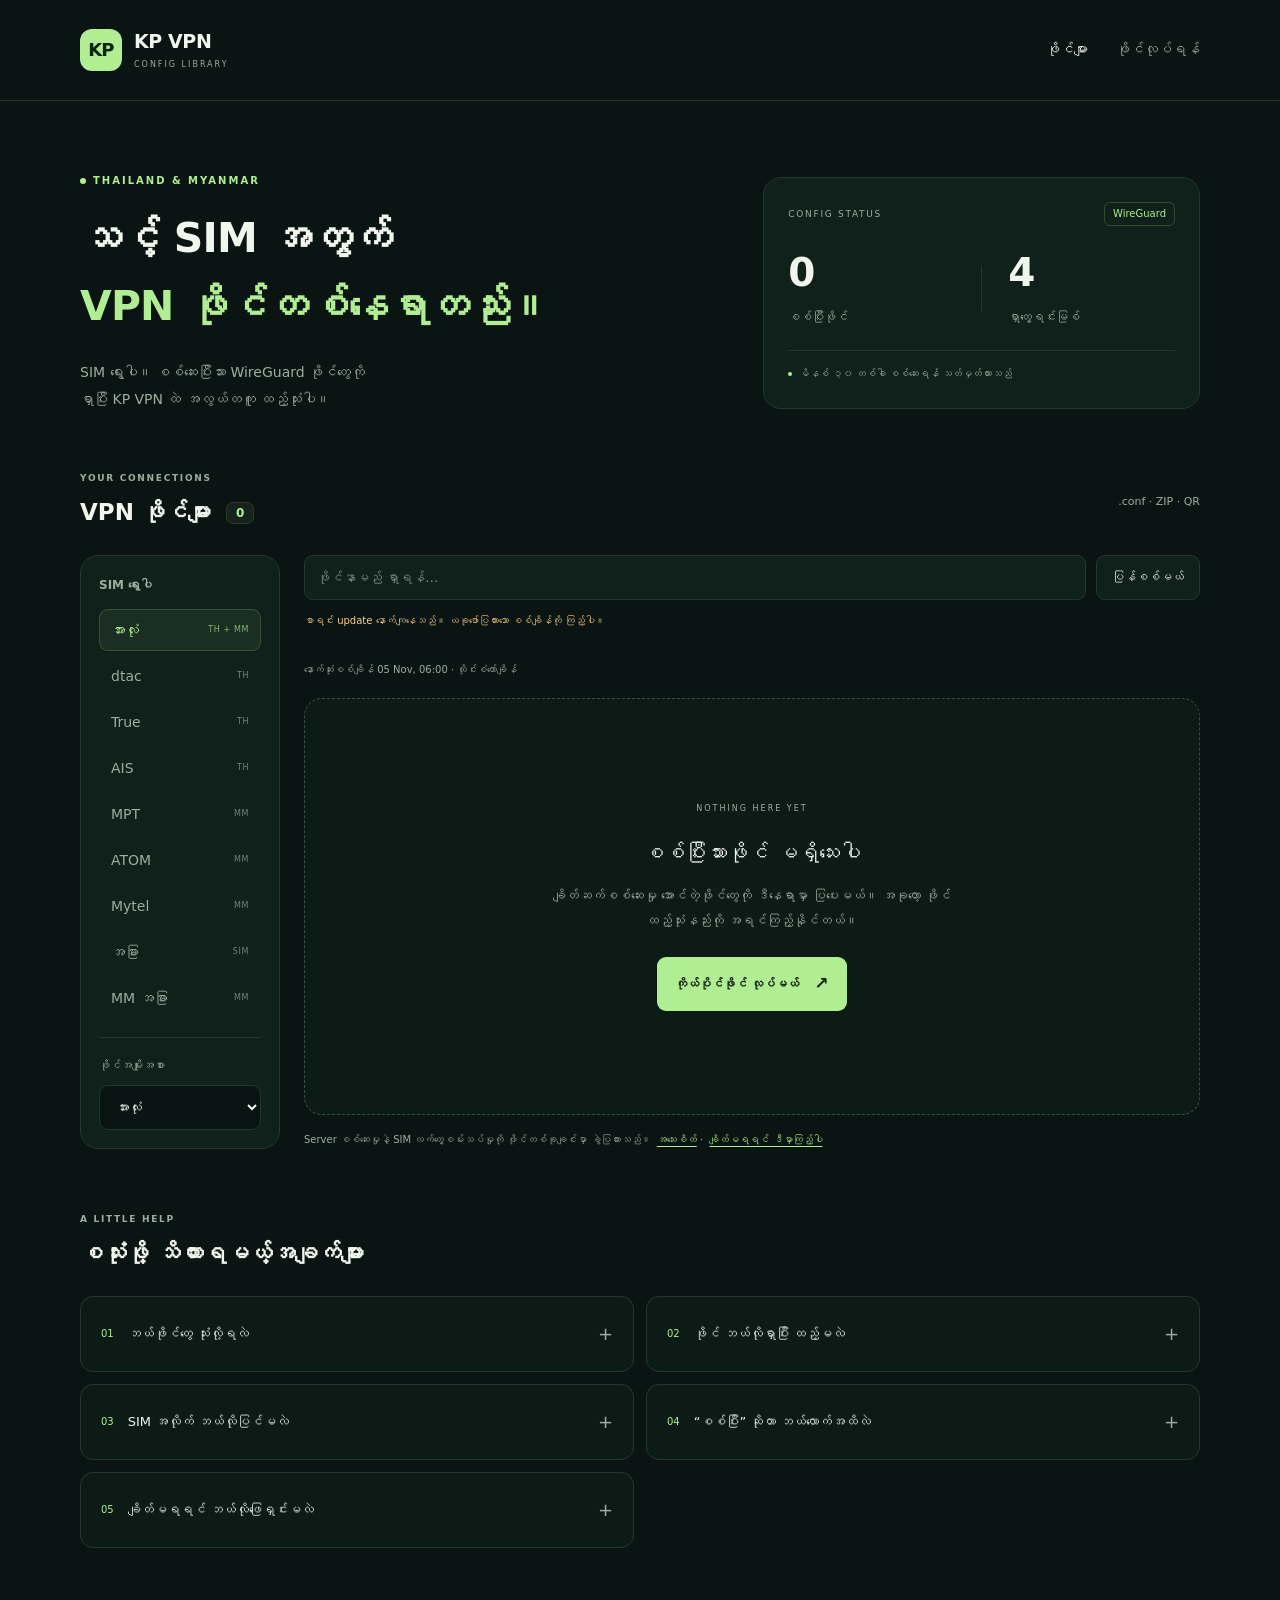
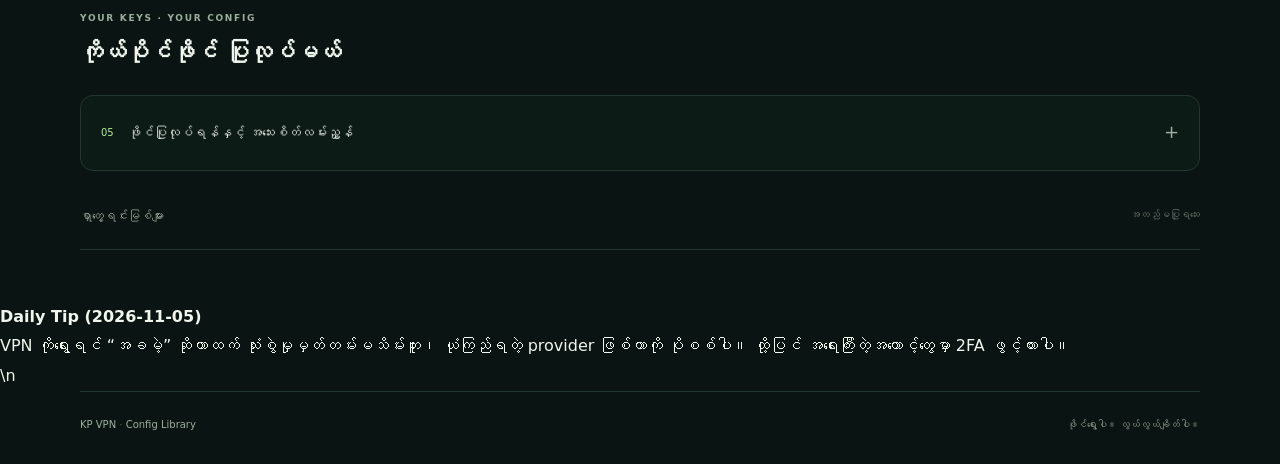
==== commit 7d1092d8: "AI auto-update 2026-11-05" ====
--- a/index.html
+++ b/index.html
@@ -91,6 +91,6 @@
 
 <section class="sources-section"><details class="source-details"><summary><span>ရှာတွေ့ရင်းမြစ်များ</span><span class="source-hint">အတည်မပြုရသေး</span></summary><div class="source-content"><p>ဒီ link တွေက ရှာဖွေမှုရလဒ်များသာ ဖြစ်သည်။ KP VPN နဲ့ရမည့် download ဖိုင်ဟု မသတ်မှတ်ရသေးပါ။</p><ul id="kp-discovery"><li>ဖတ်နေသည်…</li></ul></div></details></section>
 </main>
-<!-- KP-DAILY-TIP-START --><div style="max-width:720px;margin:16px auto;padding:12px 16px;border:1px solid #334155;border-radius:12px;color:#cbd5e1;font-size:13px;text-align:center"><b>Daily Tip (2026-11-04)</b><br>VPN သုံးချင်ရင် official app/ဖိုင်ပဲ download လုပ်ပါ၊ အမည်မသိ config တွေကို မဖွင့်ပါနဲ့။ Public Wi‑Fi မှာတောင် account login လုပ်မယ်ဆိုရင် 2FA ဖွင့်ထားပါ။</div><!-- KP-DAILY-TIP-END -->\n<footer class="site-footer shell"><span>KP VPN<span class="footer-dot"> · </span>Config Library</span><span>ဖိုင်ရွေးပါ။ လွယ်လွယ်ချိတ်ပါ။</span></footer>
+<!-- KP-DAILY-TIP-START --><div style="max-width:720px;margin:16px auto;padding:12px 16px;border:1px solid #334155;border-radius:12px;color:#cbd5e1;font-size:13px;text-align:center"><b>Daily Tip (2026-11-05)</b><br>VPN ကိုရွေးရင် “အခမဲ့” ဆိုတာထက် သုံးစွဲမှုမှတ်တမ်းမသိမ်းဘူး၊ ယုံကြည်ရတဲ့ provider ဖြစ်တာကို ပိုစစ်ပါ။ ထို့ပြင် အရေးကြီးတဲ့အကောင့်တွေမှာ 2FA ဖွင့်ထားပါ။</div><!-- KP-DAILY-TIP-END -->\n<footer class="site-footer shell"><span>KP VPN<span class="footer-dot"> · </span>Config Library</span><span>ဖိုင်ရွေးပါ။ လွယ်လွယ်ချိတ်ပါ။</span></footer>
 </body>
 </html>
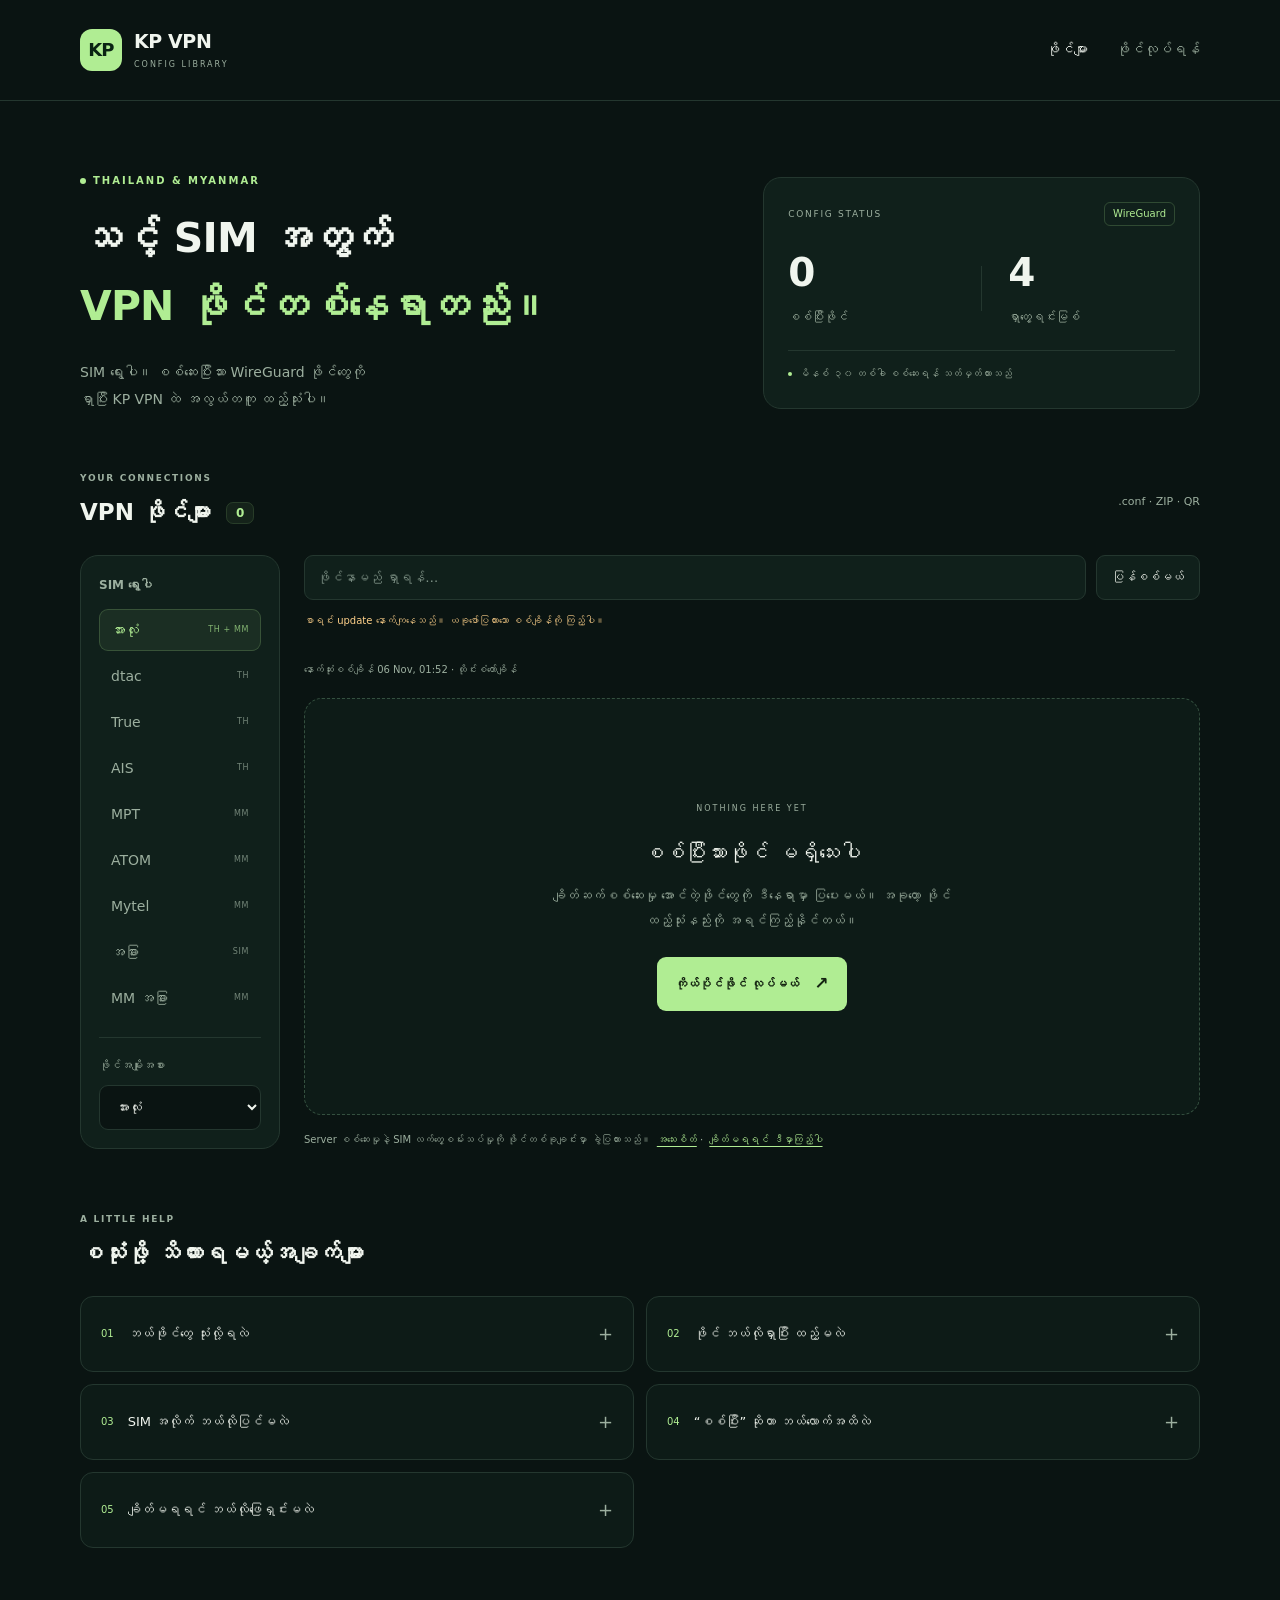
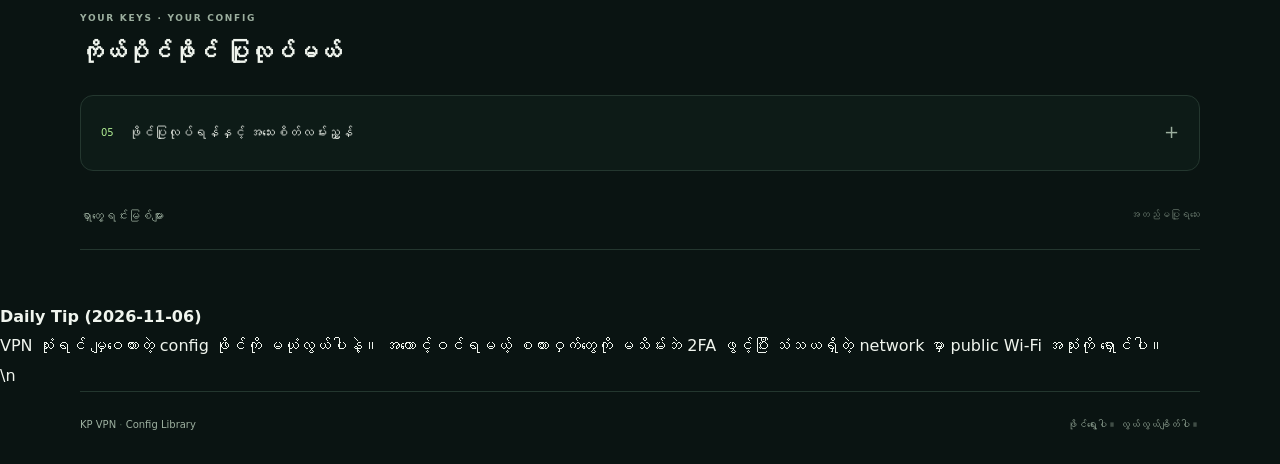
==== commit a1d78a90: "AI auto-update 2026-11-06" ====
--- a/index.html
+++ b/index.html
@@ -91,6 +91,6 @@
 
 <section class="sources-section"><details class="source-details"><summary><span>ရှာတွေ့ရင်းမြစ်များ</span><span class="source-hint">အတည်မပြုရသေး</span></summary><div class="source-content"><p>ဒီ link တွေက ရှာဖွေမှုရလဒ်များသာ ဖြစ်သည်။ KP VPN နဲ့ရမည့် download ဖိုင်ဟု မသတ်မှတ်ရသေးပါ။</p><ul id="kp-discovery"><li>ဖတ်နေသည်…</li></ul></div></details></section>
 </main>
-<!-- KP-DAILY-TIP-START --><div style="max-width:720px;margin:16px auto;padding:12px 16px;border:1px solid #334155;border-radius:12px;color:#cbd5e1;font-size:13px;text-align:center"><b>Daily Tip (2026-11-05)</b><br>VPN ကိုရွေးရင် “အခမဲ့” ဆိုတာထက် သုံးစွဲမှုမှတ်တမ်းမသိမ်းဘူး၊ ယုံကြည်ရတဲ့ provider ဖြစ်တာကို ပိုစစ်ပါ။ ထို့ပြင် အရေးကြီးတဲ့အကောင့်တွေမှာ 2FA ဖွင့်ထားပါ။</div><!-- KP-DAILY-TIP-END -->\n<footer class="site-footer shell"><span>KP VPN<span class="footer-dot"> · </span>Config Library</span><span>ဖိုင်ရွေးပါ။ လွယ်လွယ်ချိတ်ပါ။</span></footer>
+<!-- KP-DAILY-TIP-START --><div style="max-width:720px;margin:16px auto;padding:12px 16px;border:1px solid #334155;border-radius:12px;color:#cbd5e1;font-size:13px;text-align:center"><b>Daily Tip (2026-11-06)</b><br>VPN သုံးရင် မျှဝေထားတဲ့ config ဖိုင်ကို မယုံလွယ်ပါနဲ့။ အကောင့်ဝင်ရမယ့် စကားဝှက်တွေကို မသိမ်းဘဲ 2FA ဖွင့်ပြီး သံသယရှိတဲ့ network မှာ public Wi‑Fi အသုံးကို ရှောင်ပါ။</div><!-- KP-DAILY-TIP-END -->\n<footer class="site-footer shell"><span>KP VPN<span class="footer-dot"> · </span>Config Library</span><span>ဖိုင်ရွေးပါ။ လွယ်လွယ်ချိတ်ပါ။</span></footer>
 </body>
 </html>
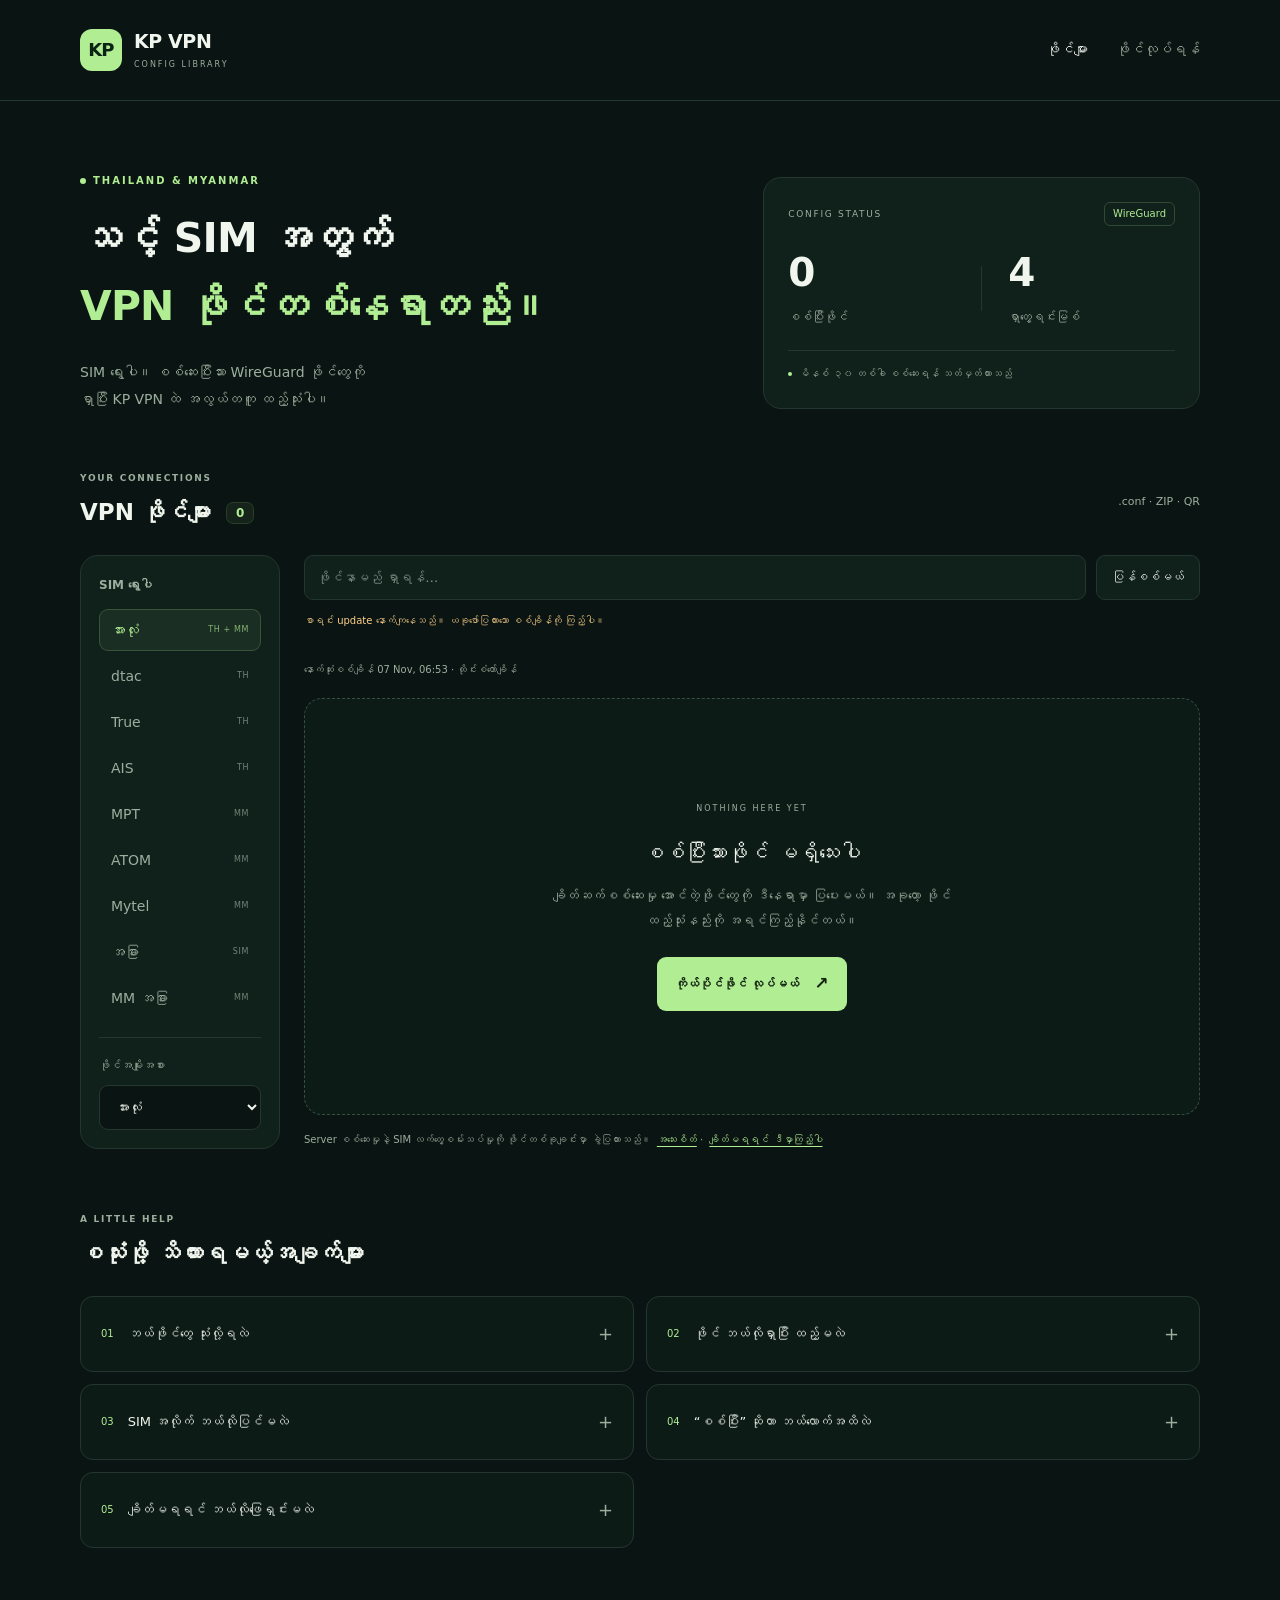
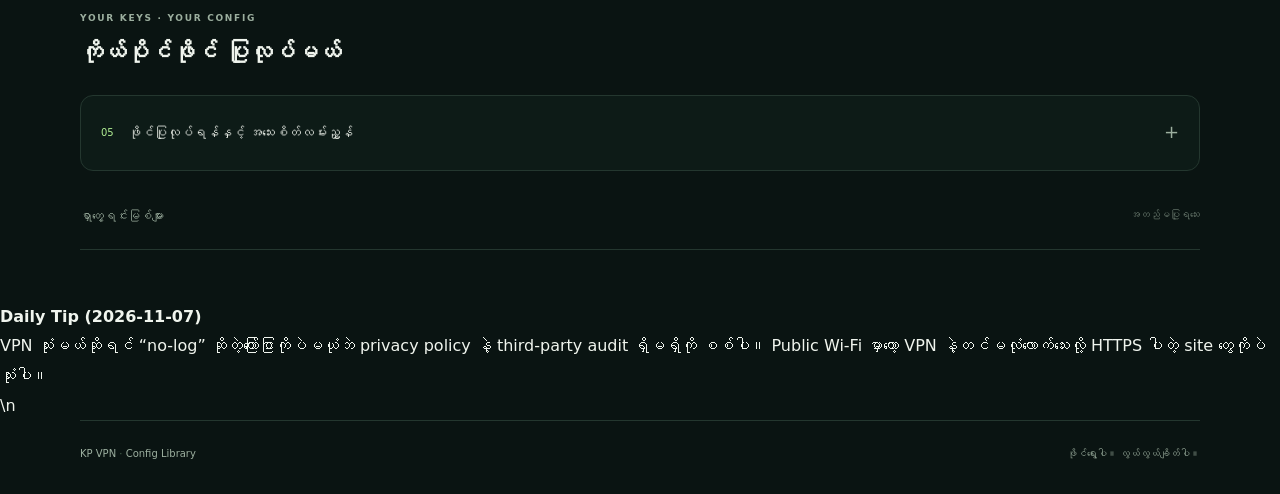
==== commit 9eedd8b6: "AI auto-update 2026-11-07" ====
--- a/index.html
+++ b/index.html
@@ -91,6 +91,6 @@
 
 <section class="sources-section"><details class="source-details"><summary><span>ရှာတွေ့ရင်းမြစ်များ</span><span class="source-hint">အတည်မပြုရသေး</span></summary><div class="source-content"><p>ဒီ link တွေက ရှာဖွေမှုရလဒ်များသာ ဖြစ်သည်။ KP VPN နဲ့ရမည့် download ဖိုင်ဟု မသတ်မှတ်ရသေးပါ။</p><ul id="kp-discovery"><li>ဖတ်နေသည်…</li></ul></div></details></section>
 </main>
-<!-- KP-DAILY-TIP-START --><div style="max-width:720px;margin:16px auto;padding:12px 16px;border:1px solid #334155;border-radius:12px;color:#cbd5e1;font-size:13px;text-align:center"><b>Daily Tip (2026-11-06)</b><br>VPN သုံးရင် မျှဝေထားတဲ့ config ဖိုင်ကို မယုံလွယ်ပါနဲ့။ အကောင့်ဝင်ရမယ့် စကားဝှက်တွေကို မသိမ်းဘဲ 2FA ဖွင့်ပြီး သံသယရှိတဲ့ network မှာ public Wi‑Fi အသုံးကို ရှောင်ပါ။</div><!-- KP-DAILY-TIP-END -->\n<footer class="site-footer shell"><span>KP VPN<span class="footer-dot"> · </span>Config Library</span><span>ဖိုင်ရွေးပါ။ လွယ်လွယ်ချိတ်ပါ။</span></footer>
+<!-- KP-DAILY-TIP-START --><div style="max-width:720px;margin:16px auto;padding:12px 16px;border:1px solid #334155;border-radius:12px;color:#cbd5e1;font-size:13px;text-align:center"><b>Daily Tip (2026-11-07)</b><br>VPN သုံးမယ်ဆိုရင် “no-log” ဆိုတဲ့ကြော်ငြာကိုပဲမယုံဘဲ privacy policy နဲ့ third-party audit ရှိမရှိကို စစ်ပါ။ Public Wi‑Fi မှာတော့ VPN နဲ့တင်မလုံလောက်သေးလို့ HTTPS ပါတဲ့ site တွေကိုပဲသုံးပါ။</div><!-- KP-DAILY-TIP-END -->\n<footer class="site-footer shell"><span>KP VPN<span class="footer-dot"> · </span>Config Library</span><span>ဖိုင်ရွေးပါ။ လွယ်လွယ်ချိတ်ပါ။</span></footer>
 </body>
 </html>
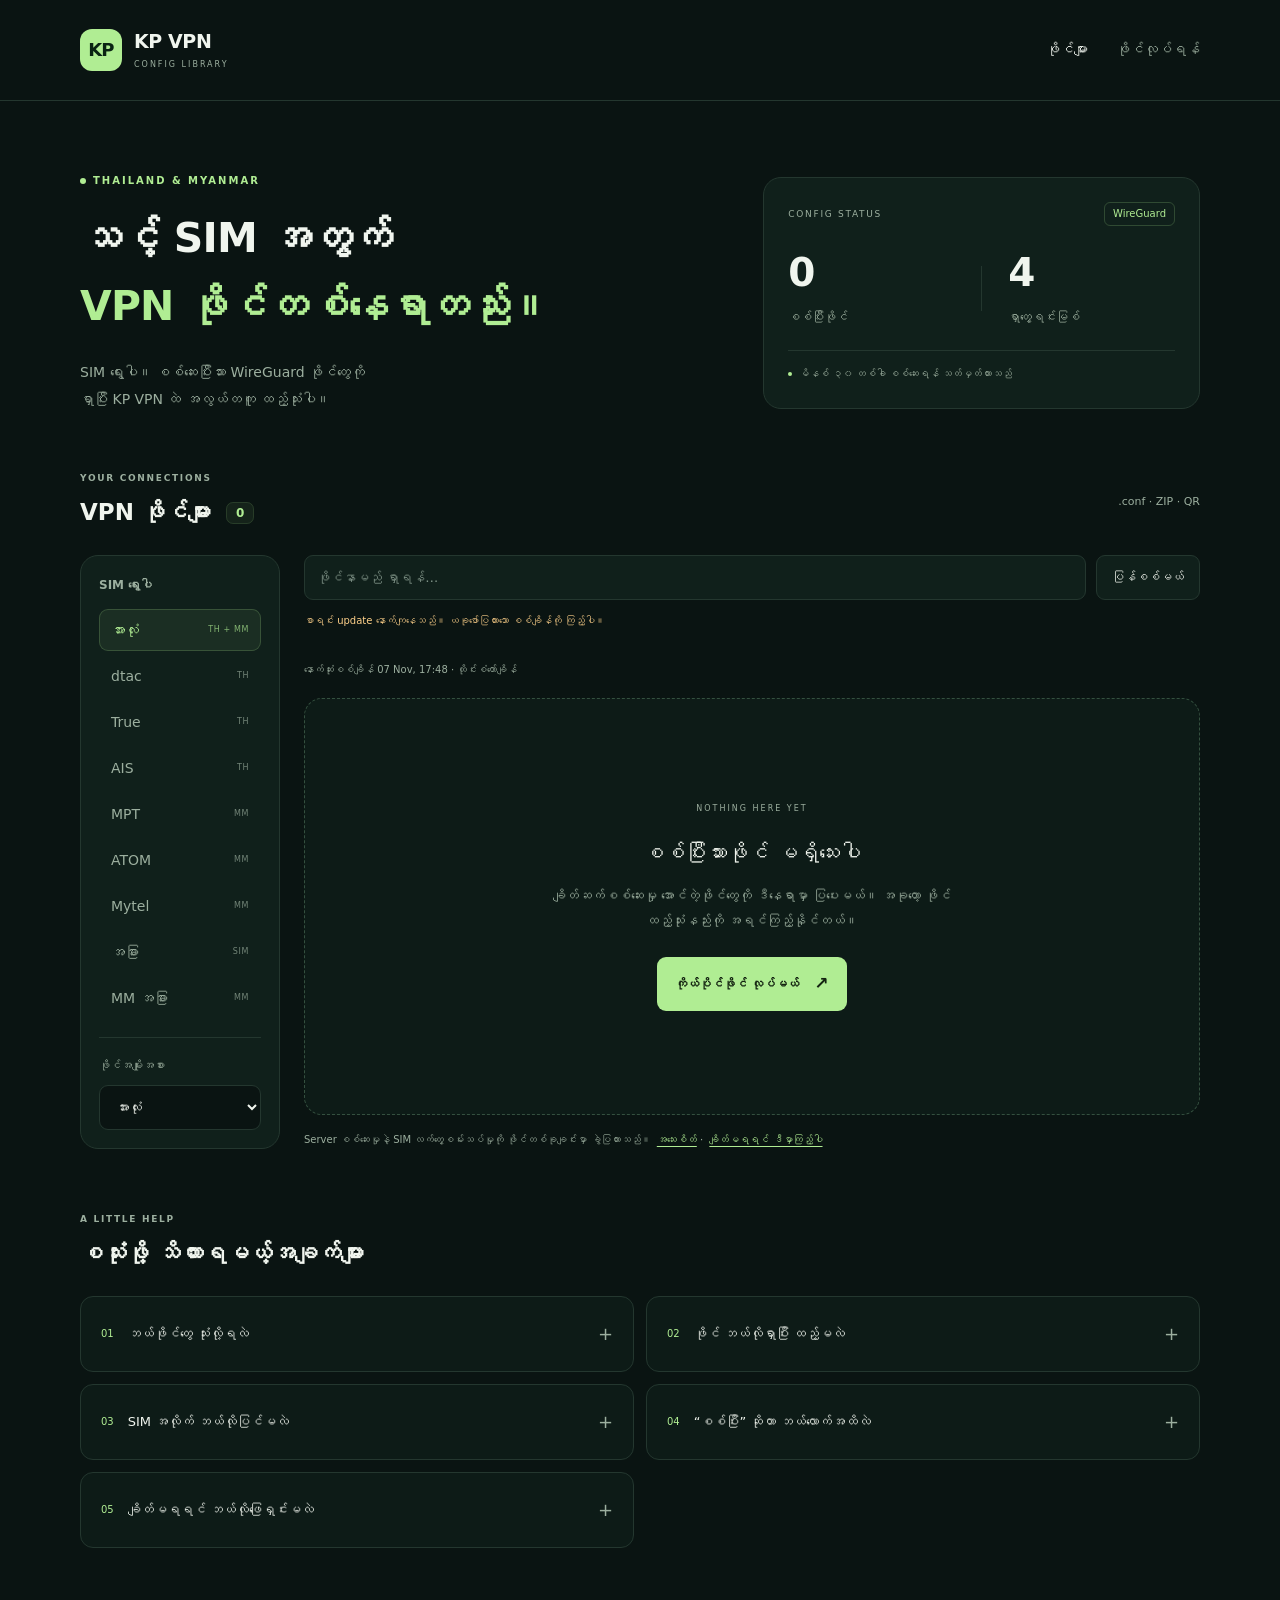
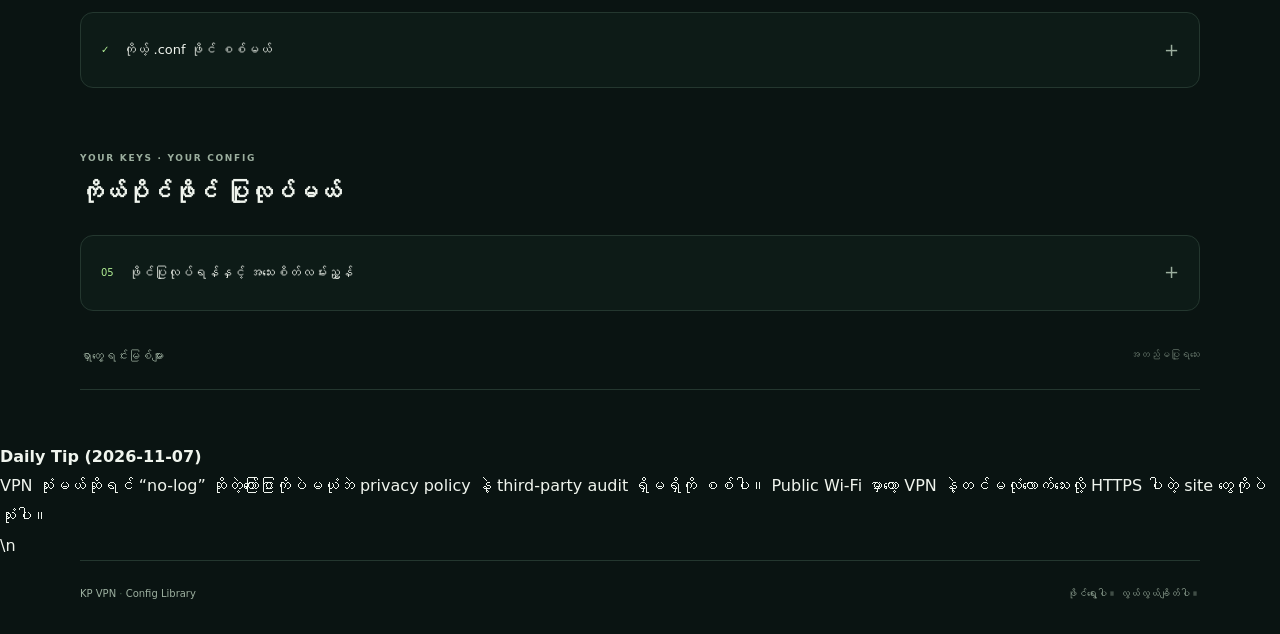
==== commit cade5ba1: "Add private on-device WireGuard config checks with Burmese guidance" ====
--- a/index.html
+++ b/index.html
@@ -7,10 +7,12 @@
 <meta name="theme-color" content="#0a1412">
 <meta name="description" content="KP VPN အတွက် WireGuard ဖိုင်များ။ ထိုင်း၊ မြန်မာ SIM အလိုက် ရွေးပြီး ဖိုင်စာရင်းနှင့် သုံးနည်းကို ကြည့်ပါ။">
 <title>KP VPN — Config Library</title>
-<link rel="stylesheet" href="assets/catalog.css?v=5">
+<link rel="stylesheet" href="assets/catalog.css?v=6">
 <script src="assets/catalog.js?v=5" defer></script>
 <script src="assets/config-builder-core.js?v=1" defer></script>
 <script src="assets/config-builder.js?v=1" defer></script>
+<script src="assets/config-checker-core.js?v=1" defer></script>
+<script src="assets/config-checker.js?v=1" defer></script>
 </head>
 <body>
 <a class="skip-link" href="#files">ဖိုင်စာရင်းသို့ ကျော်သွားရန်</a>
@@ -45,7 +47,7 @@
 </section>
 <section id="learn" class="learn-section" aria-labelledby="learn-title"><div class="section-heading"><div><p class="eyebrow">A LITTLE HELP</p><h2 id="learn-title">စသုံးဖို့ သိထားရမယ့်အချက်များ</h2></div></div>
 <div class="guide-layout"><details class="guide-card"><summary><span class="guide-number">01</span><span>ဘယ်ဖိုင်တွေ သုံးလို့ရလဲ</span></summary><div class="guide-content"><div class="supported-formats"><div><b>WireGuard .conf</b><span>[Interface] နဲ့ [Peer] ပါသော config</span></div><div><b>ZIP ဖိုင်</b><span>အထဲမှာ WireGuard .conf ဖိုင်တွေ ပါရမည်</span></div><div><b>WireGuard QR</b><span>Config စာသားအပြည့် ပါသော QR</span></div></div><p><code>.ovpn</code>၊ <code>.ehi</code>၊ <code>.hc</code>၊ <code>.hat</code>၊ VMess/VLESS/Trojan/Shadowsocks၊ JSON/YAML တို့ကို KP VPN v0.1 မှာ မချိတ်နိုင်သေးပါ။ ဖိုင်နာမည်ပြောင်းရုံနဲ့ format မပြောင်းပါ။</p></div></details>
-<details class="guide-card"><summary><span class="guide-number">02</span><span>ဖိုင် ဘယ်လိုရှာပြီး ထည့်မလဲ</span></summary><div class="guide-content"><ol><li>ယုံကြည်ရတဲ့ provider ရဲ့ official dashboard ထဲမှာ <b>WireGuard configuration</b> ကိုရှာပြီး .conf ကို ဖုန်းထဲသိမ်းပါ။</li><li>KP VPN → <b>ထည့်မယ်</b> → ကိုယ့် SIM အမျိုးအစား ရွေးပါ။</li><li><b>ဖိုင် / ZIP</b> ကနေ ဖိုင်ရွေးပါ။ QR ရှိရင် <b>QR ဖတ်မယ်</b> ကိုနှိပ်ပါ။</li><li>Config ရွေး → ပါဝါခလုတ်နှိပ် → Android VPN ခွင့်ပြုပြီး website တစ်ခု ဖွင့်စမ်းပါ။</li></ol><p>ကိုယ့် account config ထဲမှာ private key ပါလို့ public မတင်ပါနဲ့။ <a href="https://protonvpn.com/support/wireguard-configurations" target="_blank" rel="noopener noreferrer">Official config ရယူနည်း ↗</a></p></div></details>
+<details class="guide-card"><summary><span class="guide-number">02</span><span>ဖိုင် ဘယ်လိုရှာပြီး ထည့်မလဲ</span></summary><div class="guide-content"><ol><li>ယုံကြည်ရတဲ့ provider ရဲ့ official dashboard ထဲမှာ <b>WireGuard configuration</b> ကိုရှာပြီး .conf ကို ဖုန်းထဲသိမ်းပါ။</li><li>KP VPN → <b>ထည့်မယ်</b> → ကိုယ့် SIM အမျိုးအစား ရွေးပါ။</li><li><b>ဖိုင် / ZIP</b> ကနေ ဖိုင်ရွေးပါ။ QR ရှိရင် <b>QR ဖတ်မယ်</b> ကိုနှိပ်ပါ။</li><li>Config ရွေး → ပါဝါခလုတ်နှိပ် → Android VPN ခွင့်ပြုပြီး website တစ်ခု ဖွင့်စမ်းပါ။</li></ol><p><a href="#check-config">ဖုန်းထဲရှိ .conf ဖိုင်ကို အရင်စစ်မယ် →</a></p><p>ကိုယ့် account config ထဲမှာ private key ပါလို့ public မတင်ပါနဲ့။ <a href="https://protonvpn.com/support/wireguard-configurations" target="_blank" rel="noopener noreferrer">Official config ရယူနည်း ↗</a></p></div></details>
 <details class="guide-card"><summary><span class="guide-number">03</span><span>SIM အလိုက် ဘယ်လိုပြင်မလဲ</span></summary><div class="guide-content"><p>App ထဲ SIM label ရွေးခြင်းနဲ့ <code>dtac-nopro-….conf</code> လို့ နာမည်ပေးခြင်းက စာရင်းခွဲဖို့သာ ဖြစ်သည်။ True ဖိုင်ကို dtac လို့ ပြောင်းခေါ်ရုံနဲ့ ချိတ်ဆက်မရလာပါ။</p><p>Provider က ကိုယ့် network အတွက် ထုတ်ပေးထားတဲ့ config ကို သုံးပါ။ PrivateKey / PublicKey / Endpoint / Address ကို ခန့်မှန်းပြီး မပြောင်းပါနဲ့။ Wi-Fi ပိတ်ပြီး SIM အစစ်နဲ့ စမ်းပါ။</p><p><b>nopro</b> သည် source ရဲ့ label ဖြစ်ပြီး ဒေတာ package မရှိဘဲ သုံးရမည်ဟု အာမခံခြင်း မဟုတ်ပါ။</p></div></details>
 <details id="verification" class="guide-card"><summary><span class="guide-number">04</span><span>“စစ်ပြီး” ဆိုတာ ဘယ်လောက်အထိလဲ</span></summary><div class="guide-content"><p><b>Server စစ်ပြီး:</b> ဖိုင်ပုံစံမှန်ပြီး cloud မှ WireGuard handshake + HTTPS စမ်းသပ်မှု အောင်ထားခြင်း။ SIM အစစ်နဲ့ စစ်ခြင်း မဟုတ်ပါ။</p><p><b>SIM စမ်းသုံးသူတင်ပြ:</b> Config hash တူပြီး ၂၄ နာရီအတွင်း cellular စမ်းသုံးသူ တင်ပြထားခြင်း။ အော်ပရေတာရဲ့ အတည်ပြုချက် မဟုတ်ပါ။</p><p>ဖိုင်များကို အများဆုံး ၂၄ နာရီသာ စာရင်းပြမည်။ မအောင်သောဖိုင်နဲ့ သက်တမ်းကုန်ဖိုင်ကို နောက် update မှာ ဖယ်မည်။ နေ့/ညမရွေး မိနစ် ၃၀ တစ်ခါ workflow စတင်ရန် သတ်မှတ်ထားသည်။ GitHub Actions သည် တစ်ခါ run ပြီးတစ်ခါ နားသောပုံစံဖြစ်ပြီး စတင်ချိန် နှောင့်နှေးနိုင်သည်။</p></div></details>
 <details id="troubleshooting" class="guide-card"><summary><span class="guide-number">05</span><span>ချိတ်မရရင် ဘယ်လိုဖြေရှင်းမလဲ</span></summary><div class="guide-content">
@@ -56,6 +58,15 @@
 <h3>၅။ SIM နဲ့ စမ်းမယ် / အကူအညီတောင်းမယ်</h3><p>Wi-Fi ပိတ်ပြီး mobile data နဲ့ စမ်းပါ။ အချိန်၊ SIM နာမည်၊ ဖိုင်နာမည်နဲ့ ပေါ်လာတဲ့ error စာသားကို မှတ်ထားပါ။ <b>PrivateKey၊ PresharedKey၊ config အပြည့်နဲ့ QR ကို public မတင်ပါနဲ့။</b> Server စစ်ပြီးဆိုတာ SIM / nopro စမ်းပြီးလို့ မဆိုလိုပါ။</p>
 </div></details>
 </div></section>
+<section id="check-config" class="learn-section" aria-labelledby="check-config-title">
+<details class="guide-card"><summary><span class="guide-number">✓</span><span id="check-config-title">ကိုယ့် .conf ဖိုင် စစ်မယ်</span></summary><div class="guide-content">
+<p>ဖုန်းထဲရှိ WireGuard ဖိုင်ရဲ့ အခြေခံပုံစံကို ဒီ browser ထဲမှာပဲ စစ်ပေးမည်။ ဖိုင်နဲ့ key တွေကို upload မလုပ်၊ website မှာ မသိမ်းပါ။</p>
+<label for="kp-check-file">WireGuard .conf တစ်ဖိုင် ရွေးပါ — အများဆုံး 128 KB</label>
+<input id="kp-check-file" type="file" accept=".conf" aria-describedby="kp-check-scope">
+<p id="kp-check-scope">ဖိုင်ပုံစံ အောင်ရုံနဲ့ VPN server / SIM အလုပ်လုပ်မည်ဟု မဆိုလိုပါ။ ZIP ထဲက .conf ကို စစ်ချင်လျှင် အရင်ဖြည်ပါ။</p>
+<button id="kp-check-clear" class="button-secondary" type="button">ဖိုင်ရွေးထားတာ ရှင်းမယ်</button>
+<div id="kp-check-result" class="checker-result" role="status" aria-live="polite"></div>
+</div></details></section>
 <section id="make-config" class="learn-section" aria-labelledby="own-config-title"><div class="section-heading"><div><p class="eyebrow">YOUR KEYS · YOUR CONFIG</p><h2 id="own-config-title">ကိုယ်ပိုင်ဖိုင် ပြုလုပ်မယ်</h2></div></div>
 <details id="own-config-details" class="guide-card builder-shell"><summary><span class="guide-number">05</span><span>ဖိုင်ပြုလုပ်ရန်နှင့် အသေးစိတ်လမ်းညွှန်</span></summary><div class="guide-content">
 <p>အလုပ်လုပ်တဲ့ VPN server သို့မဟုတ် ကိုယ်ပိုင် provider အကောင့် လိုအပ်သည်။ အောက်က builder က <b>ကိုယ်ပိုင် WireGuard server ရှိသူ</b> အတွက် client ဖိုင်လုပ်ပေးသည်။ Key ကို ဖုန်း browser ထဲမှာပဲ ထုတ်ပြီး server ဆီ မပို့ပါ။</p>
--- a/assets/catalog.css
+++ b/assets/catalog.css
@@ -19,3 +19,5 @@
 .results-toolbar{flex-wrap:wrap}.results-toolbar input{flex:1 1 180px;min-width:0}.file-actions{gap:12px}
 }
 @media(prefers-reduced-motion:reduce){html{scroll-behavior:auto}}
+
+#kp-check-file{display:block;width:100%;min-width:0;font-size:16px;padding:12px 0;overflow:hidden}#kp-check-file::file-selector-button{font:inherit;padding:12px;border-radius:8px;border:1px solid var(--line);background:var(--panel);color:var(--text);margin-right:8px}.checker-result{overflow-wrap:anywhere}.checker-result:empty{display:none}.checker-result p{color:var(--text)}
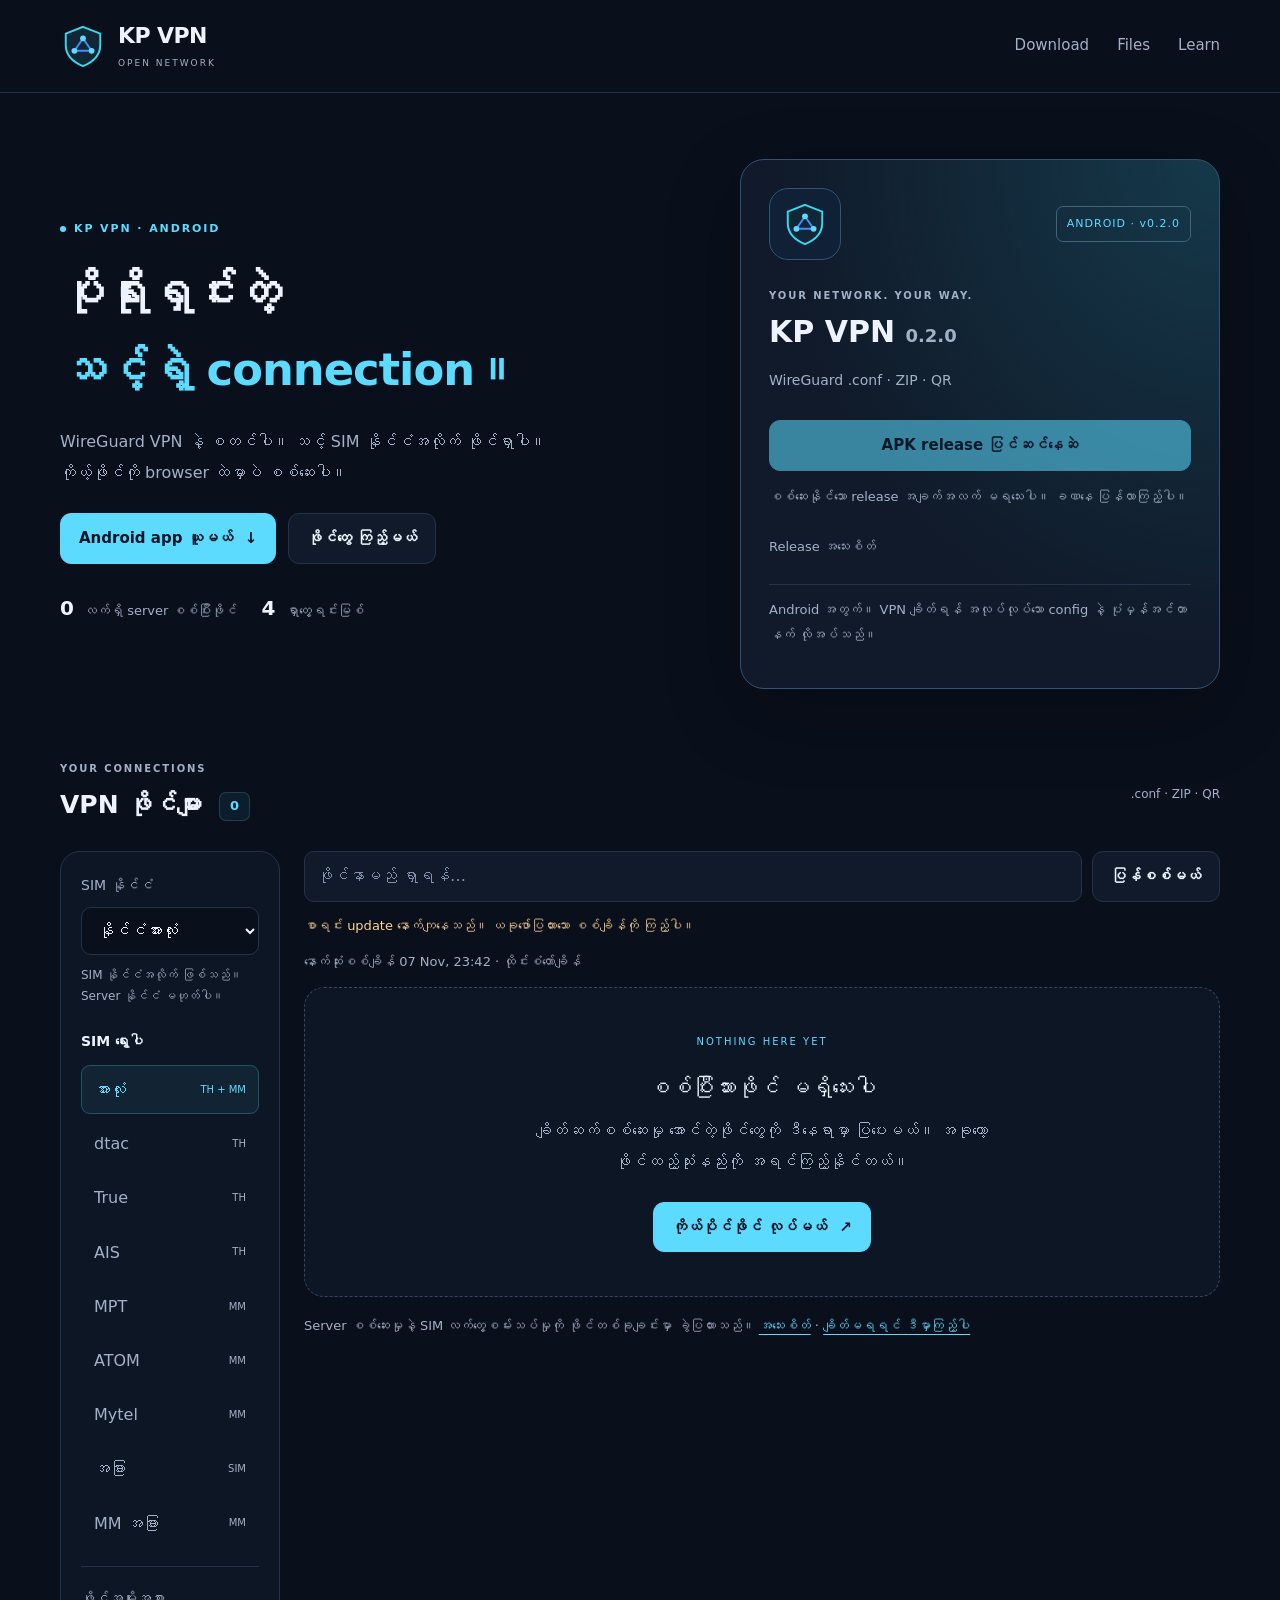
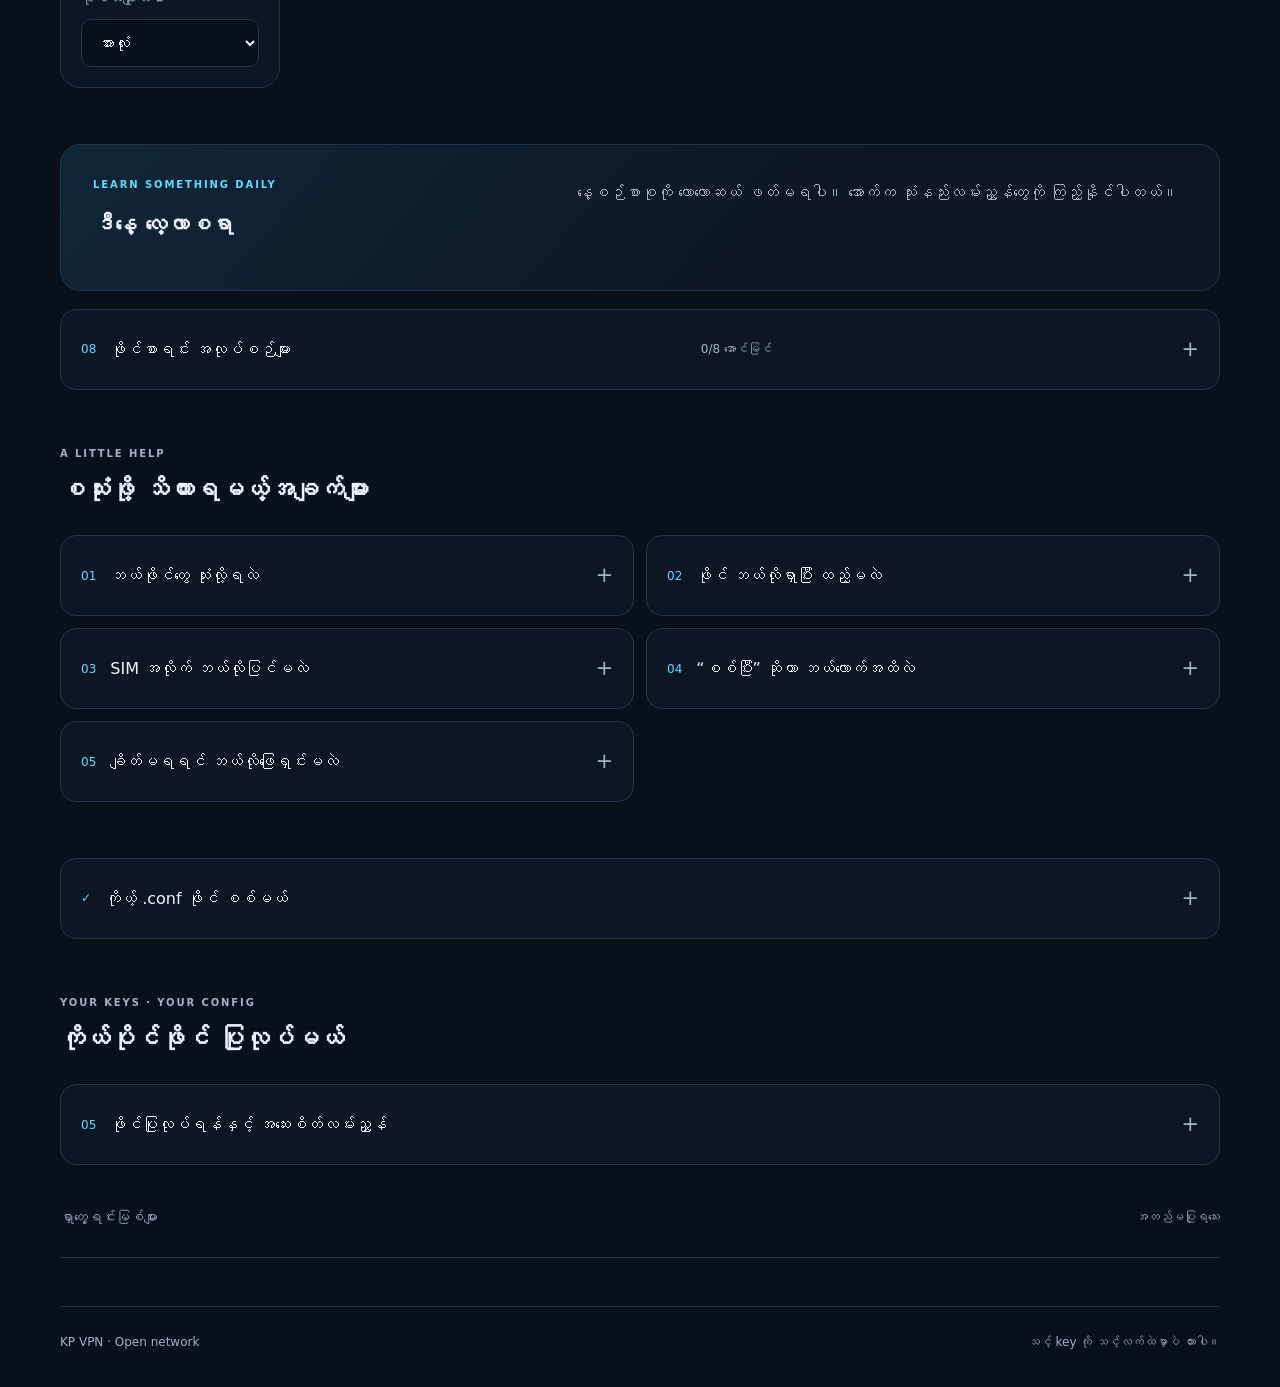
==== commit 737df336: "KP VPN 0.2: modern app and website, APK releases and eight-role pipeline" ====
--- a/index.html
+++ b/index.html
@@ -3,12 +3,14 @@
 <head>
 <meta charset="utf-8">
 <meta name="viewport" content="width=device-width,initial-scale=1">
-<meta http-equiv="Content-Security-Policy" content="default-src 'none'; script-src 'self'; style-src 'self'; connect-src 'self'; font-src 'self'; base-uri 'none'; form-action 'none'; object-src 'none'">
-<meta name="theme-color" content="#0a1412">
+<meta http-equiv="Content-Security-Policy" content="default-src 'none'; script-src 'self'; style-src 'self'; connect-src 'self'; font-src 'self'; img-src 'self'; base-uri 'none'; form-action 'none'; object-src 'none'">
+<meta name="theme-color" content="#090f1b">
 <meta name="description" content="KP VPN အတွက် WireGuard ဖိုင်များ။ ထိုင်း၊ မြန်မာ SIM အလိုက် ရွေးပြီး ဖိုင်စာရင်းနှင့် သုံးနည်းကို ကြည့်ပါ။">
-<title>KP VPN — Config Library</title>
-<link rel="stylesheet" href="assets/catalog.css?v=6">
-<script src="assets/catalog.js?v=5" defer></script>
+<title>KP VPN — Connect your way</title>
+<link rel="icon" href="assets/brand.svg" type="image/svg+xml">
+<link rel="stylesheet" href="assets/catalog.css?v=7">
+<script src="assets/catalog.js?v=7" defer></script>
+<script src="assets/hub-panels.js?v=1" defer></script>
 <script src="assets/config-builder-core.js?v=1" defer></script>
 <script src="assets/config-builder.js?v=1" defer></script>
 <script src="assets/config-checker-core.js?v=1" defer></script>
@@ -17,18 +19,18 @@
 <body>
 <a class="skip-link" href="#files">ဖိုင်စာရင်းသို့ ကျော်သွားရန်</a>
 <header class="site-header"><div class="shell header-inner">
-<a class="brand" href="#" aria-label="KP VPN ပင်မစာမျက်နှာ"><span class="brand-mark">KP</span><span class="brand-name">KP VPN<small>CONFIG LIBRARY</small></span></a>
-<nav aria-label="အဓိက လမ်းညွှန်"><a class="nav-active" href="#files">ဖိုင်များ</a><a href="#make-config">ဖိုင်လုပ်ရန်</a></nav>
+<a class="brand" href="#" aria-label="KP VPN ပင်မစာမျက်နှာ"><svg class="brand-mark" viewBox="0 0 48 48" fill="none" aria-hidden="true"><path d="M24 4 42 11v12c0 11-8 18-18 22C14 41 6 34 6 23V11Z" fill="#122736" stroke="#38d9ed" stroke-width="2"/><path d="m15 29 9-13 9 13M15 29h18" stroke="#448dff" stroke-width="2"/><circle cx="24" cy="16" r="3" fill="currentColor"/><circle cx="15" cy="29" r="3" fill="currentColor"/><circle cx="33" cy="29" r="3" fill="currentColor"/></svg><span class="brand-name">KP VPN<small>OPEN NETWORK</small></span></a>
+<nav aria-label="အဓိက လမ်းညွှန်"><a href="#download">Download</a><a href="#files">Files</a><a href="#learn">Learn</a></nav>
 </div></header>
 <main id="kp-catalog" class="shell">
 <section class="hero" aria-labelledby="page-title">
-<div class="hero-copy"><p class="eyebrow"><span class="live-dot"></span>THAILAND & MYANMAR</p><h1 id="page-title">သင့် SIM အတွက်<br><span>VPN ဖိုင်တစ်နေရာတည်း။</span></h1><p class="hero-description">SIM ရွေးပါ။ စစ်ဆေးပြီးသား WireGuard ဖိုင်တွေကို<br class="desktop-break">ရှာပြီး KP VPN ထဲ အလွယ်တကူ ထည့်သုံးပါ။</p></div>
-<div class="summary-panel"><div class="summary-top"><span>CONFIG STATUS</span><span class="wireguard-badge">WireGuard</span></div><div class="summary-numbers"><div><strong id="kp-total">—</strong><span>စစ်ပြီးဖိုင်</span></div><div class="summary-divider"></div><div><strong id="kp-source-count">—</strong><span>ရှာတွေ့ရင်းမြစ်</span></div></div><div class="summary-bottom"><span class="live-dot"></span>မိနစ် ၃၀ တစ်ခါ စစ်ဆေးရန် သတ်မှတ်ထားသည်</div></div>
+<div class="hero-copy"><p class="eyebrow"><span class="live-dot"></span>KP VPN · ANDROID</p><h1 id="page-title">ပိုရိုးရှင်းတဲ့<br><span>သင့်ရဲ့ connection။</span></h1><p class="hero-description">WireGuard VPN နဲ့ စတင်ပါ။ သင့် SIM နိုင်ငံအလိုက် ဖိုင်ရှာပါ။ ကိုယ့်ဖိုင်ကို browser ထဲမှာပဲ စစ်ဆေးပါ။</p><div class="hero-actions"><a class="button-primary" href="#download">Android app ယူမယ် <span aria-hidden="true">↓</span></a><a class="button-secondary" href="#files">ဖိုင်တွေ ကြည့်မယ်</a></div><div class="hero-facts"><span><strong id="kp-total">—</strong> လက်ရှိ server စစ်ပြီးဖိုင်</span><span><strong id="kp-source-count">—</strong> ရှာတွေ့ရင်းမြစ်</span></div></div>
+<aside id="download" class="download-panel" aria-labelledby="download-title"><div class="download-top"><span class="app-symbol"><svg class="brand-mark" viewBox="0 0 48 48" fill="none" aria-hidden="true"><path d="M24 4 42 11v12c0 11-8 18-18 22C14 41 6 34 6 23V11Z" fill="#122736" stroke="#38d9ed" stroke-width="2"/><path d="m15 29 9-13 9 13M15 29h18" stroke="#448dff" stroke-width="2"/><circle cx="24" cy="16" r="3" fill="currentColor"/><circle cx="15" cy="29" r="3" fill="currentColor"/><circle cx="33" cy="29" r="3" fill="currentColor"/></svg></span><span class="release-badge">ANDROID · v0.2.0</span></div><p class="eyebrow">YOUR NETWORK. YOUR WAY.</p><h2 id="download-title">KP VPN <span>0.2.0</span></h2><p>WireGuard .conf · ZIP · QR</p><a id="kp-apk-download" class="button-primary" aria-disabled="true">APK စစ်ဆေးနေသည်…</a><p id="kp-release-status" role="status">Release အချက်အလက် ဖတ်နေသည်…</p><details class="release-details"><summary>Release အသေးစိတ်</summary><dl id="kp-release-meta"></dl></details><p class="download-note">Android အတွက်။ VPN ချိတ်ရန် အလုပ်လုပ်သော config နဲ့ ပုံမှန်အင်တာနက် လိုအပ်သည်။</p></aside>
 </section>
 <section id="files" class="files-section" aria-labelledby="file-title">
 <div class="section-heading"><div><p class="eyebrow">YOUR CONNECTIONS</p><h2 id="file-title">VPN ဖိုင်များ <span id="kp-count" class="count-badge">0</span></h2></div><span class="format-label">.conf · ZIP · QR</span></div>
 <div class="catalog-layout"><aside class="filter-panel" aria-label="ဖိုင် ရွေးချယ်ရန်">
-<p class="filter-heading">SIM ရွေးပါ</p><div class="carrier-list" role="group" aria-label="SIM filter">
+<label for="kp-country">SIM နိုင်ငံ</label><select id="kp-country"><option value="all">နိုင်ငံအားလုံး</option><option value="TH">Thailand · TH</option><option value="MM">Myanmar · MM</option><option value="GLOBAL">Global / မသတ်မှတ်ထား</option></select><p class="filter-note">SIM နိုင်ငံအလိုက် ဖြစ်သည်။ Server နိုင်ငံ မဟုတ်ပါ။</p><p class="filter-heading">SIM ရွေးပါ</p><div class="carrier-list" role="group" aria-label="SIM filter">
 <button data-carrier="all" aria-pressed="true"><span>အားလုံး</span><small>TH + MM</small></button>
 <button data-carrier="dtac" aria-pressed="false"><span>dtac</span><small>TH</small></button>
 <button data-carrier="true" aria-pressed="false"><span>True</span><small>TH</small></button>
@@ -45,13 +47,15 @@
 <p class="results-note">Server စစ်ဆေးမှုနဲ့ SIM လက်တွေ့စမ်းသပ်မှုကို ဖိုင်တစ်ခုချင်းမှာ ခွဲပြထားသည်။ <a href="#verification">အသေးစိတ်</a> · <a href="#troubleshooting">ချိတ်မရရင် ဒီမှာကြည့်ပါ</a></p>
 </div></div>
 </section>
+<section class="daily-section" aria-labelledby="kp-daily-title"><div><p class="eyebrow">LEARN SOMETHING DAILY</p><h2 id="kp-daily-title">ဒီနေ့ လေ့လာစရာ</h2><p id="kp-daily-date" class="panel-caption"></p></div><article id="kp-daily"><p>နေ့စဉ်စာစု ဖတ်နေသည်…</p></article></section>
+<section class="operations-section"><details class="guide-card"><summary><span class="guide-number">08</span><span>ဖိုင်စာရင်း အလုပ်စဉ်များ</span><span id="kp-agent-summary" class="panel-caption">ဖတ်နေသည်…</span></summary><div class="guide-content"><p id="kp-ai-status">AI အခြေအနေ ဖတ်နေသည်…</p><p id="kp-agents-updated" class="panel-caption"></p><div id="kp-agents" class="agent-grid"></div></div></details></section>
 <section id="learn" class="learn-section" aria-labelledby="learn-title"><div class="section-heading"><div><p class="eyebrow">A LITTLE HELP</p><h2 id="learn-title">စသုံးဖို့ သိထားရမယ့်အချက်များ</h2></div></div>
-<div class="guide-layout"><details class="guide-card"><summary><span class="guide-number">01</span><span>ဘယ်ဖိုင်တွေ သုံးလို့ရလဲ</span></summary><div class="guide-content"><div class="supported-formats"><div><b>WireGuard .conf</b><span>[Interface] နဲ့ [Peer] ပါသော config</span></div><div><b>ZIP ဖိုင်</b><span>အထဲမှာ WireGuard .conf ဖိုင်တွေ ပါရမည်</span></div><div><b>WireGuard QR</b><span>Config စာသားအပြည့် ပါသော QR</span></div></div><p><code>.ovpn</code>၊ <code>.ehi</code>၊ <code>.hc</code>၊ <code>.hat</code>၊ VMess/VLESS/Trojan/Shadowsocks၊ JSON/YAML တို့ကို KP VPN v0.1 မှာ မချိတ်နိုင်သေးပါ။ ဖိုင်နာမည်ပြောင်းရုံနဲ့ format မပြောင်းပါ။</p></div></details>
+<div class="guide-layout"><details class="guide-card"><summary><span class="guide-number">01</span><span>ဘယ်ဖိုင်တွေ သုံးလို့ရလဲ</span></summary><div class="guide-content"><div class="supported-formats"><div><b>WireGuard .conf</b><span>[Interface] နဲ့ [Peer] ပါသော config</span></div><div><b>ZIP ဖိုင်</b><span>အထဲမှာ WireGuard .conf ဖိုင်တွေ ပါရမည်</span></div><div><b>WireGuard QR</b><span>Config စာသားအပြည့် ပါသော QR</span></div></div><p><code>.ovpn</code>၊ <code>.ehi</code>၊ <code>.hc</code>၊ <code>.hat</code>၊ VMess/VLESS/Trojan/Shadowsocks၊ JSON/YAML တို့ကို KP VPN v0.2.0 မှာ မချိတ်နိုင်သေးပါ။ ဖိုင်နာမည်ပြောင်းရုံနဲ့ format မပြောင်းပါ။</p></div></details>
 <details class="guide-card"><summary><span class="guide-number">02</span><span>ဖိုင် ဘယ်လိုရှာပြီး ထည့်မလဲ</span></summary><div class="guide-content"><ol><li>ယုံကြည်ရတဲ့ provider ရဲ့ official dashboard ထဲမှာ <b>WireGuard configuration</b> ကိုရှာပြီး .conf ကို ဖုန်းထဲသိမ်းပါ။</li><li>KP VPN → <b>ထည့်မယ်</b> → ကိုယ့် SIM အမျိုးအစား ရွေးပါ။</li><li><b>ဖိုင် / ZIP</b> ကနေ ဖိုင်ရွေးပါ။ QR ရှိရင် <b>QR ဖတ်မယ်</b> ကိုနှိပ်ပါ။</li><li>Config ရွေး → ပါဝါခလုတ်နှိပ် → Android VPN ခွင့်ပြုပြီး website တစ်ခု ဖွင့်စမ်းပါ။</li></ol><p><a href="#check-config">ဖုန်းထဲရှိ .conf ဖိုင်ကို အရင်စစ်မယ် →</a></p><p>ကိုယ့် account config ထဲမှာ private key ပါလို့ public မတင်ပါနဲ့။ <a href="https://protonvpn.com/support/wireguard-configurations" target="_blank" rel="noopener noreferrer">Official config ရယူနည်း ↗</a></p></div></details>
 <details class="guide-card"><summary><span class="guide-number">03</span><span>SIM အလိုက် ဘယ်လိုပြင်မလဲ</span></summary><div class="guide-content"><p>App ထဲ SIM label ရွေးခြင်းနဲ့ <code>dtac-nopro-….conf</code> လို့ နာမည်ပေးခြင်းက စာရင်းခွဲဖို့သာ ဖြစ်သည်။ True ဖိုင်ကို dtac လို့ ပြောင်းခေါ်ရုံနဲ့ ချိတ်ဆက်မရလာပါ။</p><p>Provider က ကိုယ့် network အတွက် ထုတ်ပေးထားတဲ့ config ကို သုံးပါ။ PrivateKey / PublicKey / Endpoint / Address ကို ခန့်မှန်းပြီး မပြောင်းပါနဲ့။ Wi-Fi ပိတ်ပြီး SIM အစစ်နဲ့ စမ်းပါ။</p><p><b>nopro</b> သည် source ရဲ့ label ဖြစ်ပြီး ဒေတာ package မရှိဘဲ သုံးရမည်ဟု အာမခံခြင်း မဟုတ်ပါ။</p></div></details>
 <details id="verification" class="guide-card"><summary><span class="guide-number">04</span><span>“စစ်ပြီး” ဆိုတာ ဘယ်လောက်အထိလဲ</span></summary><div class="guide-content"><p><b>Server စစ်ပြီး:</b> ဖိုင်ပုံစံမှန်ပြီး cloud မှ WireGuard handshake + HTTPS စမ်းသပ်မှု အောင်ထားခြင်း။ SIM အစစ်နဲ့ စစ်ခြင်း မဟုတ်ပါ။</p><p><b>SIM စမ်းသုံးသူတင်ပြ:</b> Config hash တူပြီး ၂၄ နာရီအတွင်း cellular စမ်းသုံးသူ တင်ပြထားခြင်း။ အော်ပရေတာရဲ့ အတည်ပြုချက် မဟုတ်ပါ။</p><p>ဖိုင်များကို အများဆုံး ၂၄ နာရီသာ စာရင်းပြမည်။ မအောင်သောဖိုင်နဲ့ သက်တမ်းကုန်ဖိုင်ကို နောက် update မှာ ဖယ်မည်။ နေ့/ညမရွေး မိနစ် ၃၀ တစ်ခါ workflow စတင်ရန် သတ်မှတ်ထားသည်။ GitHub Actions သည် တစ်ခါ run ပြီးတစ်ခါ နားသောပုံစံဖြစ်ပြီး စတင်ချိန် နှောင့်နှေးနိုင်သည်။</p></div></details>
 <details id="troubleshooting" class="guide-card"><summary><span class="guide-number">05</span><span>ချိတ်မရရင် ဘယ်လိုဖြေရှင်းမလဲ</span></summary><div class="guide-content">
-<h3>၁။ ဖိုင်ထည့်လို့ မရဘူး</h3><p>ဖုန်းရဲ့ Downloads ထဲက ဖိုင်ကို ရွေးပါ။ KP VPN v0.1 အတွက် WireGuard <code>.conf</code> သို့မဟုတ် ၎င်းဖိုင်ပါသော ZIP ဖြစ်ရမည်။ <code>.ovpn</code> / <code>.ehi</code> ကို နာမည်ပြောင်းရုံနဲ့ သုံးမရပါ။ ကိုယ့် provider ဆီက WireGuard config ပြန်ယူပါ။</p>
+<h3>၁။ ဖိုင်ထည့်လို့ မရဘူး</h3><p>ဖုန်းရဲ့ Downloads ထဲက ဖိုင်ကို ရွေးပါ။ KP VPN v0.2.0 အတွက် WireGuard <code>.conf</code> သို့မဟုတ် ၎င်းဖိုင်ပါသော ZIP ဖြစ်ရမည်။ <code>.ovpn</code> / <code>.ehi</code> ကို နာမည်ပြောင်းရုံနဲ့ သုံးမရပါ။ ကိုယ့် provider ဆီက WireGuard config ပြန်ယူပါ။</p>
 <h3>၂။ ZIP ထဲမှာ ဖိုင်တွေ အများကြီးပဲ</h3><p>ဖိုင်ကတ်ပေါ်က <b>ဖိုင်နာမည် ကူးမယ်</b> ကိုနှိပ်ပါ။ ဖုန်းရဲ့ Files app မှာ မူရင်း ZIP ကို ဖြည်ပြီး ကတ်ပေါ်ရေးထားသော ဖိုင်နာမည်အတိအကျကို ရှာပါ။ အဲဒီ <code>.conf</code> တစ်ဖိုင်ကိုသာ အရင်ထည့်စမ်းပါ။ တခြားဖိုင်အားလုံး အလုပ်လုပ်မည်ဟု မဆိုလိုပါ။</p>
 <h3>၃။ VPN စဖွင့်လို့ မရဘူး</h3><p>တခြား VPN app ချိတ်ထားရင် ပိတ်ပါ။ KP VPN မှာ ဖိုင်ရွေးပြီး စချိတ်ပါ။ Android ရဲ့ VPN ခွင့်ပြုချက်တောင်းလာရင် အတည်ပြုပါ။ ခွင့်ပြုချက်မပေါ်လျှင် Android Settings ထဲက VPN ဆက်တင်နဲ့ တခြား VPN ရဲ့ Always-on / Block connections ဆက်တင်ကို စစ်ပါ။</p>
 <h3>၄။ VPN ချိတ်ပြီး website မဖွင့်နိုင်ဘူး</h3><ol><li>VPN ကို ခဏပိတ်ပြီး ပုံမှန်အင်တာနက် ရမရ စမ်းပါ။ SIM ဒေတာနဲ့ package လက်ကျန်ကို စစ်ပါ။</li><li>ပုံမှန်အင်တာနက် ရပေမယ့် VPN နဲ့ မရရင် စစ်ချိန်အသစ်ဆုံး တခြားဖိုင်ကို စမ်းပါ။ Public server က ပြည့်နေခြင်း၊ key ပိတ်သွားခြင်း သို့မဟုတ် network က UDP ကို ကန့်သတ်ခြင်း ဖြစ်နိုင်သည်။</li><li>Provider ထုတ်ပေးထားတဲ့ config ကို အစစ်အတိုင်း ပြန်ထည့်ပါ။ PrivateKey / PublicKey / Endpoint ကို ခန့်မှန်းမပြင်ပါနဲ့။ ကိုယ့် server ဖြစ်လျှင် အောက်က server လမ်းညွှန်အတိုင်း key၊ firewall နဲ့ NAT ကို စစ်ပါ။</li></ol>
@@ -102,6 +106,6 @@
 
 <section class="sources-section"><details class="source-details"><summary><span>ရှာတွေ့ရင်းမြစ်များ</span><span class="source-hint">အတည်မပြုရသေး</span></summary><div class="source-content"><p>ဒီ link တွေက ရှာဖွေမှုရလဒ်များသာ ဖြစ်သည်။ KP VPN နဲ့ရမည့် download ဖိုင်ဟု မသတ်မှတ်ရသေးပါ။</p><ul id="kp-discovery"><li>ဖတ်နေသည်…</li></ul></div></details></section>
 </main>
-<!-- KP-DAILY-TIP-START --><div style="max-width:720px;margin:16px auto;padding:12px 16px;border:1px solid #334155;border-radius:12px;color:#cbd5e1;font-size:13px;text-align:center"><b>Daily Tip (2026-11-07)</b><br>VPN သုံးမယ်ဆိုရင် “no-log” ဆိုတဲ့ကြော်ငြာကိုပဲမယုံဘဲ privacy policy နဲ့ third-party audit ရှိမရှိကို စစ်ပါ။ Public Wi‑Fi မှာတော့ VPN နဲ့တင်မလုံလောက်သေးလို့ HTTPS ပါတဲ့ site တွေကိုပဲသုံးပါ။</div><!-- KP-DAILY-TIP-END -->\n<footer class="site-footer shell"><span>KP VPN<span class="footer-dot"> · </span>Config Library</span><span>ဖိုင်ရွေးပါ။ လွယ်လွယ်ချိတ်ပါ။</span></footer>
+<footer class="site-footer shell"><span>KP VPN<span class="footer-dot"> · </span>Open network</span><span>သင့် key ကို သင့်လက်ထဲမှာပဲ ထားပါ။</span></footer>
 </body>
 </html>
--- a/assets/catalog.css
+++ b/assets/catalog.css
@@ -1,23 +1,5 @@
-:root{color-scheme:dark;--bg:#0a1412;--panel:#10201b;--panel-soft:#0d1b17;--line:#24372f;--text:#f0f5ee;--muted:#9caf9f;--mint:#b0ed93;--mint-dim:#b0ed9312;--radius:18px}*{box-sizing:border-box}html{scroll-behavior:smooth;scroll-padding-top:96px}body{margin:0;background:var(--bg);color:var(--text);font-family:Inter,system-ui,'Noto Sans Myanmar',sans-serif;font-size:16px;line-height:1.85;-webkit-font-smoothing:antialiased}a{color:var(--mint);text-decoration:none}button,input,select{font:inherit}button,a,input,select,summary{-webkit-tap-highlight-color:transparent}button,a,summary{touch-action:manipulation}button{cursor:pointer}.shell{width:min(1120px,calc(100% - 64px));margin-inline:auto}.site-header{border-bottom:1px solid var(--line);background:var(--bg)}.header-inner{height:100px;display:flex;align-items:center;justify-content:space-between;gap:24px}.brand{display:flex;align-items:center;gap:12px;color:var(--text)}.brand-mark{width:42px;height:42px;display:grid;place-items:center;background:var(--mint);color:#0a2313;border-radius:12px;font-size:18px;font-weight:850;letter-spacing:-.8px}.brand-name{font-size:19px;font-weight:750;line-height:1.35;letter-spacing:-.4px}.brand-name small{display:block;font-size:8px;color:var(--muted);letter-spacing:2px;font-weight:500;margin-top:5px}nav{display:flex;gap:28px;align-items:center}nav a{font-size:14px;color:var(--muted);padding:8px 0}nav .nav-active,nav a:hover{color:var(--text)}.hero{display:grid;grid-template-columns:1.4fr 1fr;align-items:center;gap:72px;padding:72px 0 60px}.eyebrow{font-size:10px;color:var(--mint);letter-spacing:2px;line-height:1.5;font-weight:650;margin:0 0 17px}.live-dot{display:inline-block;width:6px;height:6px;vertical-align:middle;border-radius:50%;background:var(--mint);margin-right:7px}.hero h1{font-size:clamp(29px,3.2vw,43px);line-height:1.65;font-weight:700;letter-spacing:-.8px;margin:0 0 19px}.hero h1 span{color:var(--mint)}.hero-description{font-size:14px;line-height:1.9;color:var(--muted);margin:0;max-width:490px}.summary-panel{padding:24px;border:1px solid var(--line);border-radius:var(--radius);background:var(--panel)}.summary-top{display:flex;align-items:center;justify-content:space-between;gap:10px;font-size:9px;letter-spacing:1.7px;color:var(--muted)}.wireguard-badge{font-size:10px;letter-spacing:0;color:var(--mint);border:1px solid #b0ed9333;border-radius:6px;padding:2px 8px}.summary-numbers{display:grid;grid-template-columns:1fr 1px 1fr;gap:26px;margin:22px 0}.summary-numbers strong{display:block;font-size:39px;font-weight:550;line-height:1.3;font-variant-numeric:tabular-nums}.summary-numbers span{display:block;color:var(--muted);font-size:12px;margin-top:7px}.summary-divider{background:var(--line);height:45px;align-self:center}.summary-bottom{border-top:1px solid var(--line);padding-top:14px;color:var(--muted);font-size:10px}.summary-bottom .live-dot{width:4px;height:4px}.section-heading{display:flex;align-items:center;justify-content:space-between;gap:16px;margin-bottom:23px}.section-heading .eyebrow{color:var(--muted);font-size:9px;margin:0 0 7px;letter-spacing:1.7px}.section-heading h2{margin:0;font-size:23px;line-height:1.7;font-weight:600}.count-badge{font-size:12px;color:var(--mint);font-weight:600;padding:3px 9px;background:var(--mint-dim);border:1px solid #b0ed9320;border-radius:7px;vertical-align:middle;margin-left:7px}.format-label{color:var(--muted);font-size:11px;white-space:nowrap}.catalog-layout{display:grid;grid-template-columns:200px minmax(0,1fr);gap:24px}.filter-panel{padding:18px;background:var(--panel);border:1px solid var(--line);border-radius:var(--radius);align-self:start}.filter-heading{font-size:12px;font-weight:600;color:var(--muted);margin:0 0 13px}.carrier-list{display:grid;gap:4px}.carrier-list button{display:flex;align-items:center;justify-content:space-between;gap:10px;color:var(--muted);background:transparent;border:1px solid transparent;text-align:left;border-radius:9px;padding:8px 11px;font-size:14px;min-height:42px;line-height:1.5}.carrier-list small{font-size:8px;letter-spacing:.6px;opacity:.7}.carrier-list button:hover{background:#b0ed9308;color:var(--text)}.carrier-list button[aria-pressed=true]{color:var(--mint);background:var(--mint-dim);border-color:#b0ed9330}.plan-filter{margin-top:18px;padding-top:18px;border-top:1px solid var(--line)}label{display:block;font-size:11px;color:var(--muted);margin-bottom:9px}select,input{color:var(--text);background:var(--bg);border:1px solid var(--line);border-radius:9px;min-height:45px;padding:9px 12px;font-size:13px;line-height:1.8}select{width:100%}.results-panel{min-width:0;display:flex;flex-direction:column}.results-toolbar{display:flex;gap:10px}.results-toolbar input{width:100%;flex:1;background:var(--panel)}input::placeholder{color:#809489}button{font-size:12px;border-radius:9px;line-height:1.8}.button-secondary{padding:9px 15px;border:1px solid var(--line);background:var(--panel);color:var(--text);white-space:nowrap;min-height:45px}.button-secondary:hover{border-color:#5e7d69}.button-secondary:disabled{opacity:.5;cursor:default}.updated{font-size:10px;color:var(--muted);margin:12px 0 17px;min-height:20px}.empty-state{flex:1;min-height:350px;display:flex;flex-direction:column;align-items:center;justify-content:center;text-align:center;padding:40px;border:1px dashed #34503f;border-radius:var(--radius);background:var(--panel-soft)}.empty-kicker{font-size:8px;letter-spacing:2px;color:var(--muted);margin-bottom:18px}.empty-state h3{font-size:21px;font-weight:550;line-height:1.8;margin:0 0 11px}.empty-state p{font-size:13px;line-height:1.9;color:var(--muted);margin:0 0 24px;max-width:400px}.button-primary{display:inline-flex;align-items:center;justify-content:center;gap:15px;padding:11px 18px;background:var(--mint);color:#142411;border-radius:9px;font-weight:650;font-size:12px;min-height:47px}.button-primary:hover{background:#c5f7ad}.button-primary span{font-size:17px}.results-note{font-size:10px;color:var(--muted);margin:15px 0 0;line-height:1.9}.results-note a{text-decoration:underline;text-underline-offset:3px;margin-left:3px}.kp-file{background:var(--panel);border:1px solid var(--line);border-radius:14px;padding:22px;margin-bottom:12px;overflow-wrap:anywhere}.kp-file h4{font-size:16px;margin:0 0 10px;font-weight:600}.kp-file p{color:var(--muted);font-size:12px;line-height:1.85;margin:5px 0}.kp-file .kp-verify{color:var(--mint)}.kp-file .kp-muted{font-size:10px}.file-actions{display:flex;align-items:center;gap:18px;flex-wrap:wrap;margin-top:18px}.file-actions .button-primary{min-height:41px;padding:8px 15px}.source-link{font-size:12px;color:var(--muted)}.learn-section{padding:64px 0 0}.guide-layout{display:grid;grid-template-columns:1fr 1fr;gap:12px;align-items:start}.guide-card{border:1px solid var(--line);border-radius:13px;background:var(--panel-soft);min-width:0}.guide-card summary{list-style:none;display:flex;align-items:center;gap:14px;cursor:pointer;padding:19px 20px;font-size:13px;font-weight:500;line-height:1.8;min-height:74px}.guide-card summary::-webkit-details-marker,.source-details summary::-webkit-details-marker{display:none}.guide-card summary::after{content:'+';margin-left:auto;color:var(--muted);font-size:18px;font-weight:300}.guide-card[open] summary::after{content:'−'}.guide-number{font-size:10px;font-variant-numeric:tabular-nums;color:var(--mint);font-weight:500}.guide-content{padding:0 22px 22px;font-size:13px;color:var(--muted);line-height:2}.guide-content p{margin:12px 0 0}.guide-content b{color:var(--text);font-weight:500}.guide-content ol{padding-left:18px;margin:0}.guide-content li{padding-left:3px;margin:12px 0}.guide-content code{font-size:11px;color:var(--mint);overflow-wrap:anywhere}.supported-formats{display:grid;gap:12px}.supported-formats b{display:block;font-size:13px}.supported-formats span{font-size:12px}.guide-content a{text-underline-offset:4px;text-decoration:underline}.sources-section{margin:28px 0 52px}.source-details{border-bottom:1px solid var(--line);padding-bottom:16px}.source-details summary{display:flex;align-items:center;justify-content:space-between;gap:15px;list-style:none;font-size:12px;color:var(--muted);cursor:pointer;padding:6px 0}.source-hint{font-size:10px;opacity:.7}.source-details[open] .source-hint{color:var(--mint);opacity:1}.source-content{font-size:12px;color:var(--muted);padding:14px 0}.source-content p{margin:0 0 13px}.source-content ul{padding-left:18px;overflow-wrap:anywhere}.source-content li{margin:10px 0}.source-content a{color:var(--text)}.site-footer{padding:24px 0 30px;border-top:1px solid var(--line);display:flex;align-items:center;justify-content:space-between;gap:20px;font-size:10px;color:var(--muted)}.footer-dot{color:#47614f}a:focus-visible,button:focus-visible,summary:focus-visible,input:focus-visible,select:focus-visible{outline:2px solid var(--mint);outline-offset:4px}[hidden]{display:none!important}@media(min-width:1440px){.hero{padding-top:88px;padding-bottom:74px}}@media(max-width:800px){.hero{gap:30px;grid-template-columns:1.25fr 1fr}.summary-panel{padding:19px}.summary-numbers{gap:16px}.hero h1{font-size:29px}.catalog-layout{grid-template-columns:170px minmax(0,1fr);gap:18px}.filter-panel{padding:13px}.guide-card summary{padding:17px 15px;gap:10px}.summary-bottom{font-size:9px}.desktop-break{display:none}}@media(max-width:620px){html{scroll-padding-top:28px}.shell{width:calc(100% - 40px)}.header-inner{height:83px;gap:15px}.brand-mark{width:38px;height:38px;border-radius:10px}.brand-name{font-size:17px}.brand-name small{font-size:7px;letter-spacing:1.5px}nav{gap:19px}nav a{font-size:12px}.hero{grid-template-columns:1fr;gap:28px;padding:39px 0 40px}.hero h1{font-size:clamp(25px,6.7vw,36px);letter-spacing:-.5px;line-height:1.7;margin-bottom:14px}.eyebrow{font-size:8px;margin-bottom:15px;letter-spacing:1.6px}.hero-description{font-size:13px}.summary-panel{padding:18px 21px}.summary-top{font-size:8px}.summary-numbers{margin:17px 0;grid-template-columns:1fr 1px 1fr;gap:28px}.summary-numbers strong{font-size:30px}.summary-numbers span{font-size:11px;margin-top:3px}.summary-divider{height:36px}.summary-bottom{font-size:9px;padding-top:12px}.section-heading{margin-bottom:19px;gap:10px}.section-heading h2{font-size:21px}.section-heading .eyebrow{font-size:8px}.format-label{font-size:9px}.catalog-layout{grid-template-columns:1fr;gap:17px}.filter-panel{background:transparent;border:0;padding:0;border-radius:0;display:flex;flex-direction:column}.filter-heading{font-size:11px;margin-bottom:10px}.carrier-list{grid-template-columns:repeat(4,minmax(0,1fr));gap:7px}.carrier-list button{border-color:var(--line);background:var(--panel);padding:9px 10px;min-height:46px;font-size:12px;justify-content:center}.carrier-list button small{display:none}.plan-filter{margin-top:14px;padding:0;border:0;display:flex;align-items:center;gap:15px;justify-content:space-between}.plan-filter label{margin:0;font-size:11px}.plan-filter select{width:170px;font-size:12px;min-height:41px;background:var(--panel)}.results-toolbar{gap:8px}.results-toolbar input{font-size:12px;padding-inline:12px;min-width:0}.button-secondary{font-size:11px;padding:9px 12px}.updated{font-size:9px;margin:11px 0 15px}.empty-state{min-height:300px;padding:32px 20px}.empty-kicker{margin-bottom:15px}.empty-state h3{font-size:18px}.empty-state p{font-size:12px;max-width:290px}.button-primary{font-size:11px;padding:11px 15px;gap:13px}.results-note{font-size:9px;margin-top:12px}.learn-section{padding-top:42px}.learn-section h2{font-size:19px}.guide-layout{grid-template-columns:1fr;gap:9px}.guide-card summary{min-height:65px;padding:16px;font-size:12px;gap:13px}.guide-content{font-size:13px;padding:0 19px 20px}.guide-content code{font-size:11px}.sources-section{margin:25px 0 34px}.source-details summary{font-size:11px}.source-hint{font-size:9px}.site-footer{font-size:9px;padding-top:19px;align-items:flex-start;gap:10px}.site-footer>span:last-child{max-width:120px;text-align:right}.kp-file{padding:18px}.kp-file h4{font-size:14px}}@media(prefers-reduced-motion:reduce){html{scroll-behavior:auto}}@media(prefers-reduced-motion:no-preference){button,a{transition:background .16s,color .16s,border-color .16s}}
-
-.skip-link{position:absolute;left:-9999px;top:10px;padding:10px 15px;background:var(--mint);color:var(--bg);border-radius:8px;z-index:10}.skip-link:focus{left:20px}
-@media(max-width:620px){nav a{font-size:13px}.hero-description{font-size:14px}.carrier-list button{font-size:14px}.plan-filter label,.plan-filter select{font-size:12px}.results-toolbar input{font-size:14px}.button-secondary{font-size:12px}.updated,.results-note{font-size:11px}.empty-state p{font-size:14px}.button-primary{font-size:13px}.guide-card summary,.guide-content{font-size:14px}.summary-bottom{font-size:10px}.source-details summary{font-size:13px}.source-hint{font-size:10px}}
-@media(max-width:620px){.header-inner{height:76px}.hero{padding:28px 0 31px;gap:20px}.summary-panel{padding:0;background:transparent;border:0;border-radius:0}.summary-top,.summary-bottom,.summary-divider{display:none}.summary-numbers{display:flex;gap:27px;margin:0}.summary-numbers>div{display:flex;align-items:center;gap:9px}.summary-numbers strong{font-size:24px}.summary-numbers span{margin:0;font-size:11px}.hero h1{margin-bottom:12px}.hero-description{max-width:360px}}
-.builder-shell{margin-bottom:8px}.builder-shell>.guide-content{padding:0 24px 26px}.builder-shell h3{font-size:17px;color:var(--text);margin:28px 0 8px}.builder-shell h4{font-size:14px;color:var(--text);margin:24px 0 8px}.setup-guide{border:1px solid var(--line);border-radius:10px;padding:12px 15px;margin:18px 0}.setup-guide>summary{display:list-item;padding:3px 0;min-height:0;font-size:13px;color:var(--text);list-style:revert}.setup-guide>summary::after{content:none}.setup-guide>summary::-webkit-details-marker{display:inline}.builder-shell pre{white-space:pre-wrap;overflow-wrap:anywhere;background:var(--bg);border:1px solid var(--line);border-radius:9px;padding:13px;font-size:11px;line-height:1.8;color:var(--text)}.builder-shell pre code{font-size:11px;color:var(--text)}.key-panel{background:var(--panel);padding:17px;border:1px solid var(--line);border-radius:11px;margin:18px 0}.key-panel label{margin-top:16px}.copy-line{display:flex;gap:8px}.copy-line input{min-width:0;width:100%;font-size:11px;font-family:monospace}.builder-grid{display:grid;grid-template-columns:1fr 1fr;gap:15px;margin-top:20px}.builder-grid .wide{grid-column:1/-1}.builder-grid input{width:100%;min-width:0;font-size:12px}.builder-grid label{line-height:1.8}.builder-actions{display:flex;gap:10px;flex-wrap:wrap;margin-top:20px}.builder-status{font-size:12px!important;color:var(--muted);line-height:1.9!important}.template-link{margin-top:22px!important;font-size:12px!important}.archive-note{padding-top:9px;color:var(--muted);font-size:11px}.source-archive{padding:10px 15px;border:1px solid #b0ed9330;border-radius:9px;background:var(--mint-dim);color:var(--mint);font-size:12px}.builder-actions button:disabled{opacity:.5;cursor:default}@media(max-width:620px){.builder-shell>.guide-content{padding:0 17px 22px}.builder-grid{grid-template-columns:1fr}.builder-grid .wide{grid-column:auto}.key-panel{padding:13px}.setup-guide{padding:11px}.builder-actions .button-primary{width:100%}.builder-shell h3{font-size:16px}.copy-line button{font-size:12px}.builder-shell pre code{font-size:11px}}
-
-#kp-health:empty{display:none}.updated.is-stale{color:#ffd18a}#kp-reset{margin-top:12px}.file-actions{flex-wrap:wrap}.archive-note{overflow-wrap:anywhere;user-select:text}
-
-/* Readable Burmese help and controls on phone screens. */
-.guide-content h3{font-size:16px;color:var(--text);margin:22px 0 8px}.guide-content h3:first-child{margin-top:0}
-@media(max-width:620px){
-.hero-description,.guide-content,.builder-status,.source-content{font-size:16px!important;line-height:2}
-.kp-file p,.kp-file .kp-muted,.updated,.results-note,.archive-note,.source-link,.summary-bottom{font-size:14px;line-height:1.9}
-.button-primary,.button-secondary,.source-archive,.carrier-list button,.file-actions .button-primary,.plan-filter select{font-size:14px;min-height:48px}
-.source-archive,.source-link{display:inline-flex;align-items:center;min-height:48px}
-.builder-grid input,.builder-grid label,.plan-filter label,.plan-filter select,#kp-file-search{font-size:16px}
-.builder-shell pre code,.guide-content code{font-size:13px}
-.results-toolbar{flex-wrap:wrap}.results-toolbar input{flex:1 1 180px;min-width:0}.file-actions{gap:12px}
-}
-@media(prefers-reduced-motion:reduce){html{scroll-behavior:auto}}
-
-#kp-check-file{display:block;width:100%;min-width:0;font-size:16px;padding:12px 0;overflow:hidden}#kp-check-file::file-selector-button{font:inherit;padding:12px;border-radius:8px;border:1px solid var(--line);background:var(--panel);color:var(--text);margin-right:8px}.checker-result{overflow-wrap:anywhere}.checker-result:empty{display:none}.checker-result p{color:var(--text)}
+:root{color-scheme:dark;--bg:#090f1b;--panel:#101a2a;--panel-soft:#0d1625;--line:#25334a;--text:#edf4ff;--muted:#a3b1c8;--mint:#5cdbff;--mint-dim:#5cdbff12;--radius:20px}*{box-sizing:border-box}html{scroll-behavior:smooth;scroll-padding-top:24px}body{margin:0;background:var(--bg);color:var(--text);font-family:Inter,system-ui,'Noto Sans Myanmar',sans-serif;font-size:16px;line-height:1.95;-webkit-font-smoothing:antialiased}a{color:var(--mint);text-decoration:none}button,input,select{font:inherit}button,a,summary{touch-action:manipulation;-webkit-tap-highlight-color:transparent}button{cursor:pointer}a:focus-visible,button:focus-visible,summary:focus-visible,input:focus-visible,select:focus-visible{outline:2px solid var(--mint);outline-offset:4px}[hidden]{display:none!important}.shell{width:min(1160px,calc(100% - 64px));margin-inline:auto}.site-header{border-bottom:1px solid var(--line)}.header-inner{height:92px;display:flex;align-items:center;justify-content:space-between;gap:24px}.brand{display:flex;align-items:center;gap:12px;color:var(--text)}.brand-mark{width:46px;height:46px;display:block;color:var(--mint);flex-shrink:0}.brand-name{font-size:22px;line-height:1.2;font-weight:750;letter-spacing:-.6px}.brand-name small{display:block;font-size:9px;letter-spacing:2px;color:var(--muted);font-weight:500;margin-top:8px}nav{display:flex;gap:28px}nav a{min-height:48px;display:flex;align-items:center;color:var(--muted);font-size:15px}nav a:hover{color:var(--mint)}.hero{display:grid;grid-template-columns:1.25fr 1fr;gap:80px;align-items:center;padding:66px 0 72px}.eyebrow{font-size:11px;line-height:1.5;letter-spacing:1.9px;font-weight:650;color:var(--mint);margin:0 0 18px}.live-dot{display:inline-block;background:var(--mint);width:6px;height:6px;border-radius:50%;margin-right:8px;vertical-align:middle}.hero h1{font-size:clamp(32px,3.5vw,46px);letter-spacing:-1px;line-height:1.7;margin:0 0 18px;font-weight:700}.hero h1 span{color:var(--mint)}.hero-description{color:var(--muted);max-width:510px;margin:0;font-size:16px}.hero-actions{display:flex;flex-wrap:wrap;gap:12px;margin:25px 0}.button-primary,.button-secondary,.source-archive{display:inline-flex;align-items:center;justify-content:center;min-height:48px;border-radius:11px;padding:10px 18px;font-size:15px;line-height:1.9;font-weight:600;gap:12px;cursor:pointer}.button-primary{background:var(--mint);color:#071525;border:1px solid var(--mint)}.button-primary:hover{background:#9aeaff}.button-secondary{color:var(--text);border:1px solid var(--line);background:var(--panel)}.button-secondary:hover,.source-archive:hover{border-color:var(--mint)}button:disabled,[aria-disabled=true]{opacity:.55;cursor:default}.hero-facts{display:flex;flex-wrap:wrap;gap:12px 24px;font-size:13px;color:var(--muted)}.hero-facts strong{color:var(--text);font-size:20px;font-weight:600;margin-right:6px}.download-panel{padding:28px;border:1px solid #36516e;border-radius:24px;background:radial-gradient(ellipse at top right,#15394a 0,transparent 65%),var(--panel);box-shadow:0 24px 80px #0003;scroll-margin-top:24px}.download-top{display:flex;align-items:center;justify-content:space-between;margin-bottom:28px;gap:14px}.app-symbol{padding:12px;background:#102137;border:1px solid #315471;border-radius:19px}.app-symbol .brand-mark{width:46px;height:46px}.release-badge{font-size:11px;letter-spacing:1px;padding:6px 10px;border:1px solid #40647a;border-radius:7px;color:var(--mint)}.download-panel .eyebrow{font-size:10px;margin-bottom:8px}.download-panel h2{font-size:30px;font-weight:650;margin:0;line-height:1.4}.download-panel h2 span{color:var(--muted);font-size:18px}.download-panel>p{color:var(--muted);font-size:14px}.download-panel>.button-primary{width:100%;margin-top:12px}#kp-release-status{font-size:13px;min-height:26px}.download-note{padding-top:12px;border-top:1px solid var(--line);font-size:13px!important}.release-details summary{cursor:pointer;min-height:48px;display:flex;align-items:center;font-size:13px;color:var(--muted)}.release-details dl{font-size:12px;margin:0}.release-details dt{color:var(--muted);margin-top:8px}.release-details dd{margin:0;overflow-wrap:anywhere}.section-heading{display:flex;align-items:center;justify-content:space-between;gap:16px;margin:0 0 24px}.section-heading h2{margin:0;font-size:25px;line-height:1.7;font-weight:600}.section-heading .eyebrow{font-size:10px;margin-bottom:8px;color:var(--muted)}.count-badge{display:inline-block;vertical-align:middle;font-size:13px;padding:2px 10px;background:var(--mint-dim);border:1px solid #5cdbff30;border-radius:7px;color:var(--mint);margin-left:8px}.format-label{font-size:12px;color:var(--muted);white-space:nowrap}.catalog-layout{display:grid;grid-template-columns:220px minmax(0,1fr);gap:24px}.filter-panel{align-self:start;border:1px solid var(--line);background:var(--panel-soft);border-radius:var(--radius);padding:20px}.filter-heading{font-size:14px;margin:20px 0 10px;font-weight:600}.filter-note{font-size:12px;color:var(--muted);line-height:1.8;margin:10px 0}.carrier-list{display:grid;gap:5px}.carrier-list button{min-height:48px;display:flex;align-items:center;justify-content:space-between;gap:10px;text-align:left;padding:8px 12px;border:1px solid transparent;border-radius:9px;background:transparent;color:var(--muted);font-size:16px}.carrier-list button small{font-size:10px}.carrier-list button[aria-pressed=true]{color:var(--mint);background:var(--mint-dim);border-color:#5cdbff40}.carrier-list button:hover{background:var(--mint-dim)}label{display:block;color:var(--muted);font-size:14px;line-height:1.9;margin-bottom:8px}.plan-filter{margin-top:18px;border-top:1px solid var(--line);padding-top:18px}input,select{font-size:16px;min-height:48px;border:1px solid var(--line);border-radius:10px;background:var(--bg);color:var(--text);padding:10px 12px;line-height:1.8}select{width:100%}input::placeholder{color:#8292ab}.results-panel{min-width:0}.results-toolbar{display:flex;gap:10px}.results-toolbar input{flex:1;min-width:0;width:100%;background:var(--panel)}.updated{font-size:13px;line-height:1.9;color:var(--muted);margin:12px 0}.updated.is-stale{color:#ffd298}#kp-health:empty{display:none}#kp-reset{margin-top:12px}.empty-state{min-height:310px;border:1px dashed #354761;border-radius:var(--radius);background:var(--panel-soft);display:flex;flex-direction:column;align-items:center;justify-content:center;padding:32px;text-align:center}.empty-kicker{color:var(--mint);font-size:10px;letter-spacing:2px}.empty-state h3{font-size:22px;font-weight:550;line-height:1.8;margin:16px 0 8px}.empty-state p{max-width:460px;color:var(--muted);margin:0 0 24px}.results-note{color:var(--muted);font-size:13px;margin-top:16px}.results-note a{text-decoration:underline;text-underline-offset:4px}.kp-file{background:var(--panel);border:1px solid var(--line);border-radius:16px;padding:24px;margin-bottom:14px;overflow-wrap:anywhere}.kp-file h4{font-size:18px;font-weight:600;line-height:1.7;margin:0 0 10px}.kp-file p{font-size:14px;color:var(--muted);line-height:1.9;margin:6px 0}.kp-file .kp-verify{color:var(--mint)}.kp-file .kp-muted{font-size:13px}.file-actions{display:flex;align-items:center;flex-wrap:wrap;gap:12px;margin-top:20px}.source-link{font-size:14px;color:var(--muted);display:inline-flex;align-items:center;min-height:48px}.source-archive{border:1px solid #5cdbff40;background:var(--mint-dim);color:var(--mint)}.archive-note{overflow-wrap:anywhere;user-select:text}.learn-section{padding-top:56px}.guide-layout{display:grid;grid-template-columns:1fr 1fr;gap:12px;align-items:start}.guide-card{border:1px solid var(--line);border-radius:16px;background:var(--panel-soft);min-width:0}.guide-card summary{list-style:none;cursor:pointer;display:flex;align-items:center;gap:14px;padding:20px;min-height:72px;font-size:16px;line-height:1.85}.guide-card summary::-webkit-details-marker,.source-details summary::-webkit-details-marker{display:none}.guide-card summary::after{content:'+';font-size:21px;color:var(--muted);margin-left:auto}.guide-card[open]>summary::after{content:'−'}.guide-number{font-size:12px;color:var(--mint);font-variant-numeric:tabular-nums}.guide-content{padding:0 22px 24px;color:var(--muted);font-size:16px;line-height:2;overflow-wrap:anywhere}.guide-content p{margin:12px 0 0}.guide-content b{color:var(--text);font-weight:600}.guide-content ol{padding-left:22px;margin:0}.guide-content li{margin:12px 0}.guide-content code{font-size:13px;color:var(--mint);overflow-wrap:anywhere}.guide-content a{text-decoration:underline;text-underline-offset:4px}.guide-content h3{font-size:17px;color:var(--text);margin:24px 0 8px}.supported-formats{display:grid;gap:12px}.supported-formats b{display:block}.supported-formats span{font-size:14px}.daily-section{display:grid;grid-template-columns:1fr 1.4fr;gap:48px;margin-top:56px;padding:32px;border:1px solid var(--line);border-radius:var(--radius);background:linear-gradient(130deg,#102638,var(--panel-soft) 65%)}.daily-section h2{font-size:22px;line-height:1.9;margin:0}.daily-section .eyebrow{font-size:10px;margin-bottom:12px}.daily-section article p{font-size:16px;color:var(--muted);margin:0 0 14px}.panel-caption{font-size:12px;color:var(--muted)}.operations-section{margin-top:18px}.operations-section summary .panel-caption{margin-left:auto}.agent-grid{display:grid;grid-template-columns:repeat(4,minmax(0,1fr));gap:12px;margin-top:20px}.agent-card{border:1px solid var(--line);border-radius:12px;padding:16px}.agent-card h3{font-size:15px;margin:0 0 10px}.agent-card p{font-size:13px}.agent-status{display:inline-block;font-size:12px;border-radius:6px;padding:2px 8px;background:#ffffff09;color:var(--muted)}.status-pass{background:#59d5b519;color:#73e7cc}.status-warning{background:#f7c37315;color:#ffd298}.status-blocked{background:#f28d9d15;color:#f7a0b0}.sources-section{margin:28px 0 48px}.source-details{border-bottom:1px solid var(--line);padding-bottom:16px}.source-details summary{display:flex;justify-content:space-between;align-items:center;gap:16px;list-style:none;min-height:48px;cursor:pointer;color:var(--muted);font-size:14px}.source-hint{font-size:12px}.source-content{font-size:16px;color:var(--muted);padding:14px 0;overflow-wrap:anywhere}.source-content ul{padding-left:20px}.source-content a{display:inline-block;padding:8px 0}.site-footer{display:flex;justify-content:space-between;gap:24px;padding:24px 0 32px;border-top:1px solid var(--line);font-size:12px;color:var(--muted)}.skip-link{position:absolute;left:-9999px;top:10px;z-index:10;background:var(--mint);color:var(--bg);padding:10px 16px;border-radius:8px}.skip-link:focus{left:20px}.builder-shell h4{font-size:16px;color:var(--text);margin:24px 0 8px}.setup-guide{border:1px solid var(--line);border-radius:10px;padding:14px;margin:18px 0}.setup-guide>summary{display:list-item;list-style:revert;padding:3px 0;min-height:48px;color:var(--text)}.setup-guide>summary::after{content:none}.setup-guide>summary::-webkit-details-marker{display:inline}.builder-shell pre{white-space:pre-wrap;overflow-wrap:anywhere;border:1px solid var(--line);border-radius:9px;background:var(--bg);padding:14px;font-size:13px;line-height:1.9}.builder-shell pre code{color:var(--text)}.key-panel{padding:18px;border:1px solid var(--line);border-radius:12px;background:var(--panel);margin:20px 0}.key-panel label{margin-top:16px}.copy-line{display:flex;gap:8px}.copy-line input{width:100%;min-width:0;font-size:13px;font-family:monospace}.builder-grid{display:grid;grid-template-columns:1fr 1fr;gap:18px;margin-top:20px}.builder-grid .wide{grid-column:1/-1}.builder-grid input{width:100%;min-width:0}.builder-actions{display:flex;gap:12px;flex-wrap:wrap;margin-top:24px}.builder-status{font-size:14px!important}.template-link{margin-top:22px!important}.checker-result{overflow-wrap:anywhere}.checker-result:empty{display:none}.checker-result p{color:var(--text)}#kp-check-file{display:block;width:100%;min-width:0;padding:12px 0;border:0;background:transparent;overflow:hidden}#kp-check-file::file-selector-button{font:inherit;color:var(--text);background:var(--panel);border:1px solid var(--line);border-radius:8px;padding:12px;margin-right:8px}
+@media(max-width:900px){.hero{gap:32px}.hero h1{font-size:34px}.agent-grid{grid-template-columns:repeat(2,minmax(0,1fr))}.catalog-layout{grid-template-columns:190px minmax(0,1fr)}.download-panel{padding:24px}}
+@media(max-width:650px){.shell{width:calc(100% - 36px)}.header-inner{height:80px;gap:12px}.brand{gap:8px}.brand-mark{width:37px;height:37px}.brand-name{font-size:18px}.brand-name small{font-size:7px;letter-spacing:1.3px}nav{gap:14px}nav a{font-size:13px}.hero{grid-template-columns:1fr;padding:32px 0 42px;gap:30px}.hero h1{font-size:clamp(28px,7.7vw,38px);letter-spacing:-.6px}.hero-description{font-size:16px}.hero-actions{gap:10px;margin:22px 0}.hero-actions .button-primary,.hero-actions .button-secondary{font-size:14px;padding-inline:13px}.hero-facts{font-size:12px;gap:8px 16px}.hero-facts strong{font-size:18px}.download-panel{padding:23px;border-radius:19px}.download-top{margin-bottom:22px}.download-panel h2{font-size:28px}.catalog-layout{grid-template-columns:1fr;gap:20px}.filter-panel{padding:0;border:0;background:transparent}.filter-panel>label{margin:0 0 8px;font-size:16px}.filter-note{font-size:13px}.filter-heading{margin-top:16px;font-size:16px}.carrier-list{grid-template-columns:repeat(3,minmax(0,1fr));gap:7px}.carrier-list button{border-color:var(--line);background:var(--panel);padding:8px 12px}.carrier-list small{font-size:9px}.plan-filter{display:flex;align-items:center;gap:16px;padding:0;border:0;margin-top:16px}.plan-filter label{font-size:16px;margin:0;flex-shrink:0}.plan-filter select{min-width:0}.section-heading h2{font-size:23px}.section-heading{gap:8px;margin-bottom:18px}.format-label{font-size:10px}.results-toolbar{flex-wrap:wrap}.results-toolbar input{flex:1 1 180px}.results-toolbar .button-secondary{flex-grow:1}.empty-state{padding:28px 20px;min-height:300px}.empty-state h3{font-size:20px}.kp-file{padding:20px}.kp-file h4{font-size:17px}.kp-file p,.kp-file .kp-muted,.updated,.results-note{font-size:14px}.file-actions .button-primary,.file-actions .button-secondary{font-size:16px}.learn-section{padding-top:40px}.guide-layout{grid-template-columns:1fr}.guide-card summary{padding:18px 16px;font-size:16px;gap:12px}.guide-content{padding:0 18px 22px;font-size:16px}.guide-number{font-size:11px}.guide-content code{font-size:13px}.daily-section{grid-template-columns:1fr;gap:20px;margin-top:38px;padding:24px}.daily-section h2{font-size:22px}.daily-section article p{font-size:16px}.operations-section summary{flex-wrap:wrap;gap:8px}.operations-section summary .panel-caption{font-size:11px}.agent-grid{gap:10px}.agent-card{padding:13px}.agent-card p{font-size:14px}.agent-card h3{font-size:14px}.builder-grid{grid-template-columns:1fr}.builder-grid .wide{grid-column:auto}.builder-grid label{font-size:16px}.key-panel{padding:14px}.builder-actions .button-primary{width:100%}.copy-line{flex-wrap:wrap}.copy-line input{flex:1 1 180px;font-size:13px}.setup-guide{padding:12px}.site-footer{font-size:11px;gap:16px;align-items:flex-start}.site-footer>span:last-child{max-width:150px;text-align:right}.source-details summary{font-size:15px}.source-hint{font-size:11px}.eyebrow{font-size:10px}}
+@media(max-width:360px){nav{gap:9px}nav a{font-size:12px}.brand-name small{display:none}.hero-actions>a{width:100%}.agent-grid{grid-template-columns:1fr}.plan-filter{display:block}.plan-filter label{margin-bottom:8px}.format-label{display:none}}
+@media(prefers-reduced-motion:reduce){html{scroll-behavior:auto}}@media(prefers-reduced-motion:no-preference){button,a{transition:background .16s,color .16s,border-color .16s}}
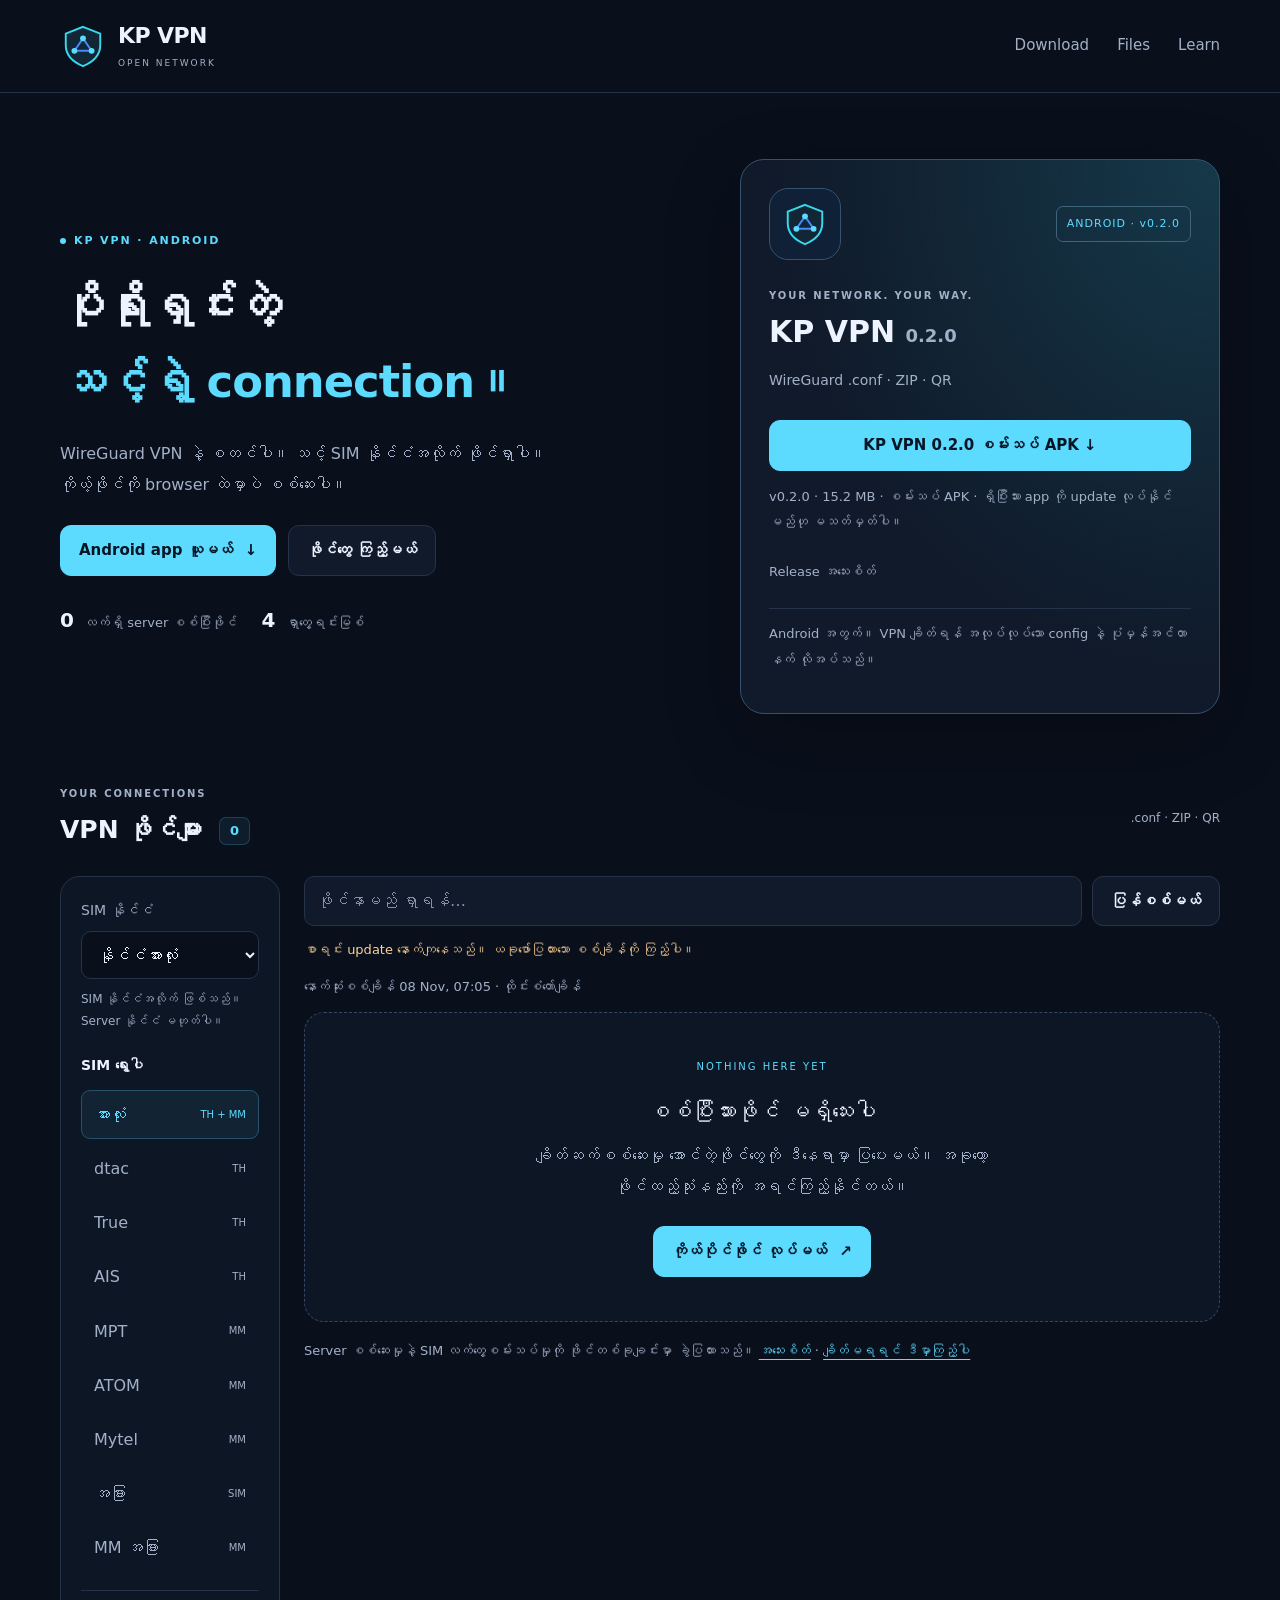
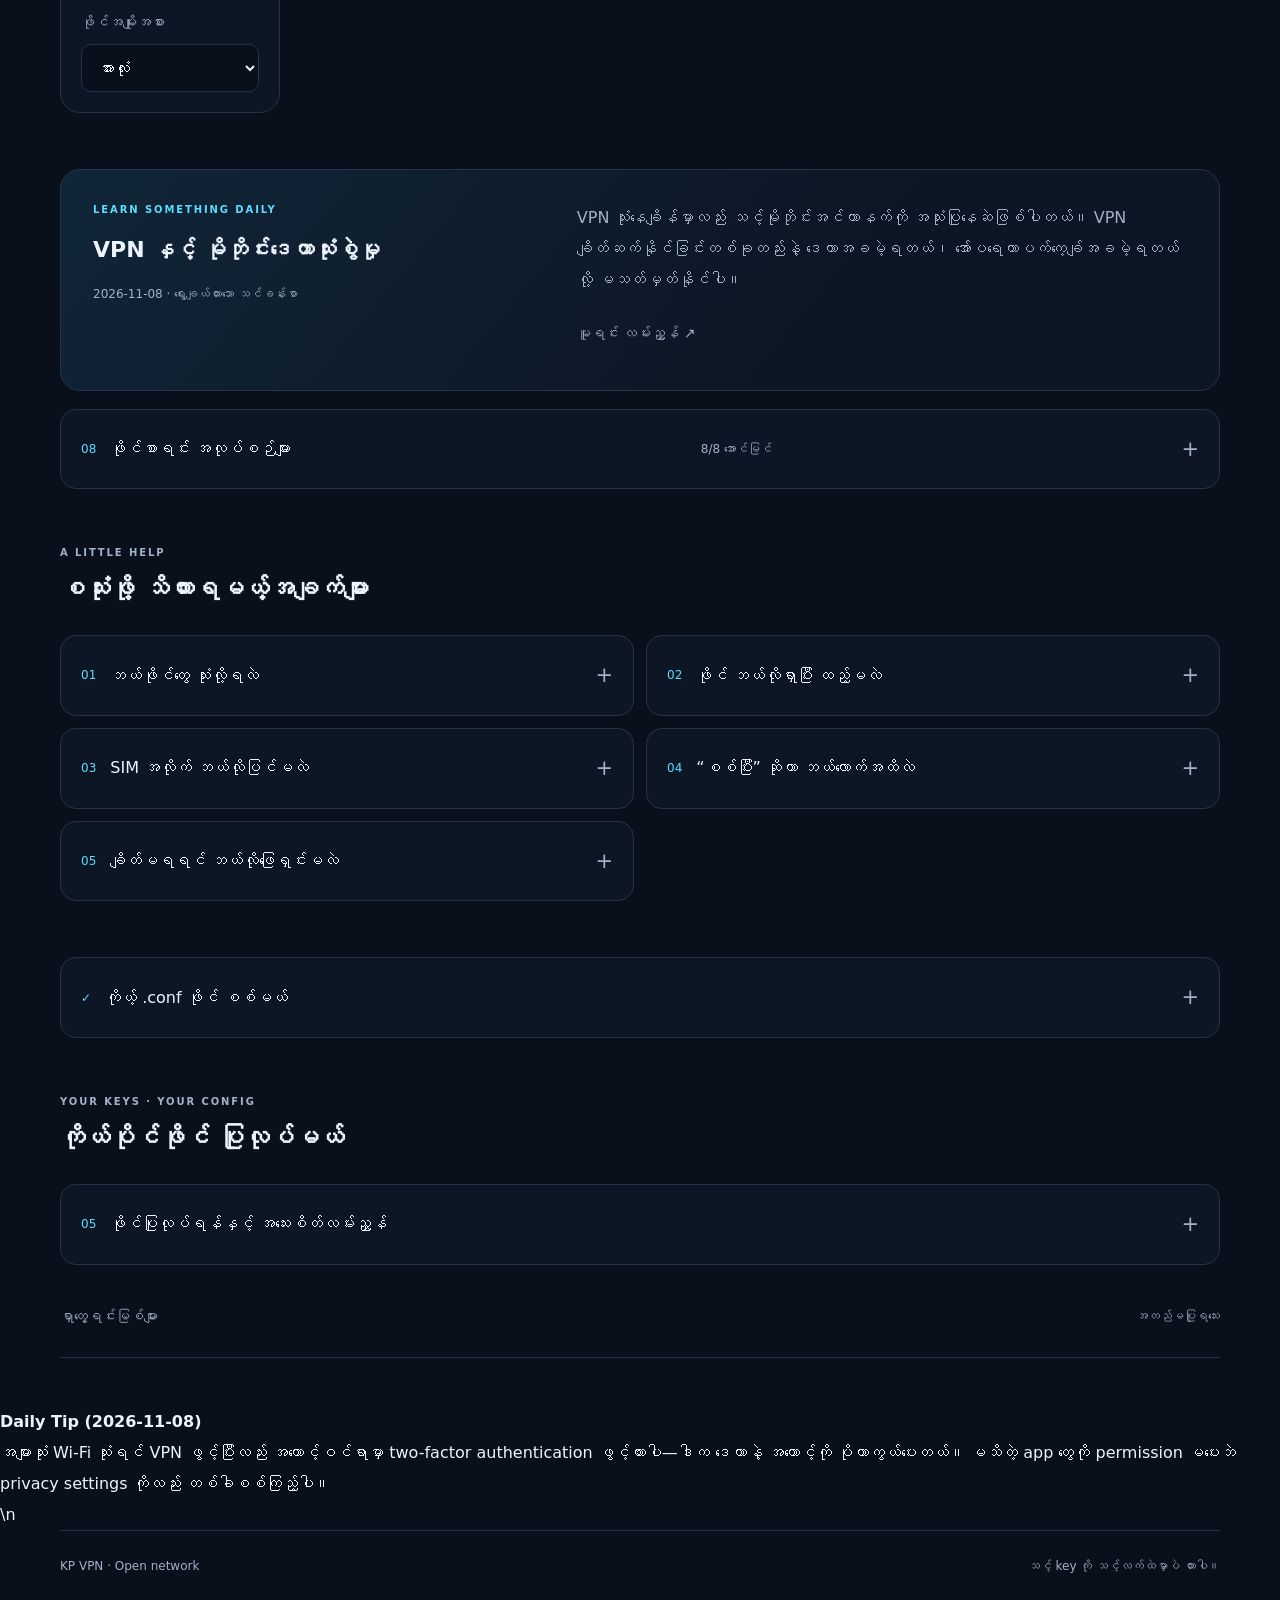
==== commit 337a35bd: "AI auto-update 2026-11-08" ====
--- a/index.html
+++ b/index.html
@@ -106,6 +106,6 @@
 
 <section class="sources-section"><details class="source-details"><summary><span>ရှာတွေ့ရင်းမြစ်များ</span><span class="source-hint">အတည်မပြုရသေး</span></summary><div class="source-content"><p>ဒီ link တွေက ရှာဖွေမှုရလဒ်များသာ ဖြစ်သည်။ KP VPN နဲ့ရမည့် download ဖိုင်ဟု မသတ်မှတ်ရသေးပါ။</p><ul id="kp-discovery"><li>ဖတ်နေသည်…</li></ul></div></details></section>
 </main>
-<footer class="site-footer shell"><span>KP VPN<span class="footer-dot"> · </span>Open network</span><span>သင့် key ကို သင့်လက်ထဲမှာပဲ ထားပါ။</span></footer>
+<!-- KP-DAILY-TIP-START --><div style="max-width:720px;margin:16px auto;padding:12px 16px;border:1px solid #334155;border-radius:12px;color:#cbd5e1;font-size:13px;text-align:center"><b>Daily Tip (2026-11-08)</b><br>အများသုံး Wi‑Fi သုံးရင် VPN ဖွင့်ပြီးလည်း အကောင့်ဝင်ရာမှာ two-factor authentication ဖွင့်ထားပါ—ဒါက ဒေတာနဲ့ အကောင့်ကို ပိုကာကွယ်ပေးတယ်။ မသိတဲ့ app တွေကို permission မပေးဘဲ privacy settings ကိုလည်း တစ်ခါစစ်ကြည့်ပါ။</div><!-- KP-DAILY-TIP-END -->\n<footer class="site-footer shell"><span>KP VPN<span class="footer-dot"> · </span>Open network</span><span>သင့် key ကို သင့်လက်ထဲမှာပဲ ထားပါ။</span></footer>
 </body>
 </html>
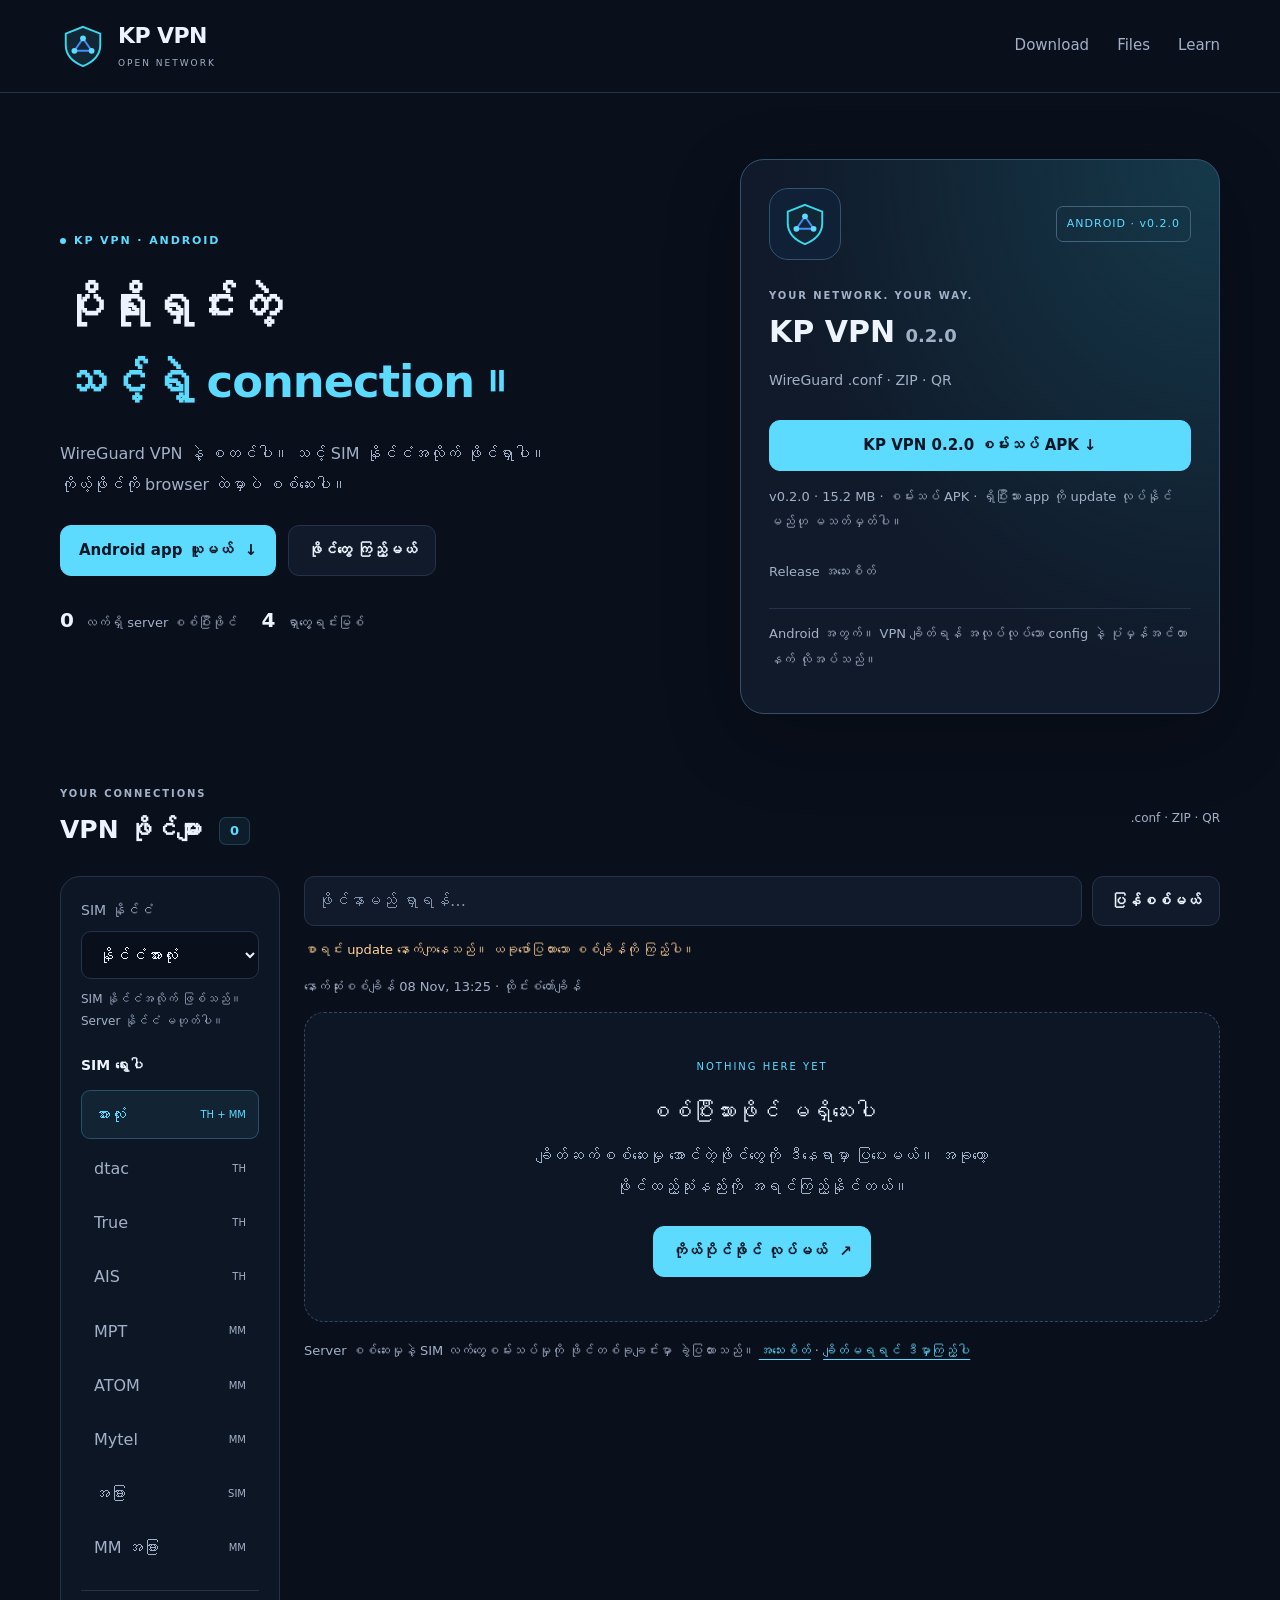
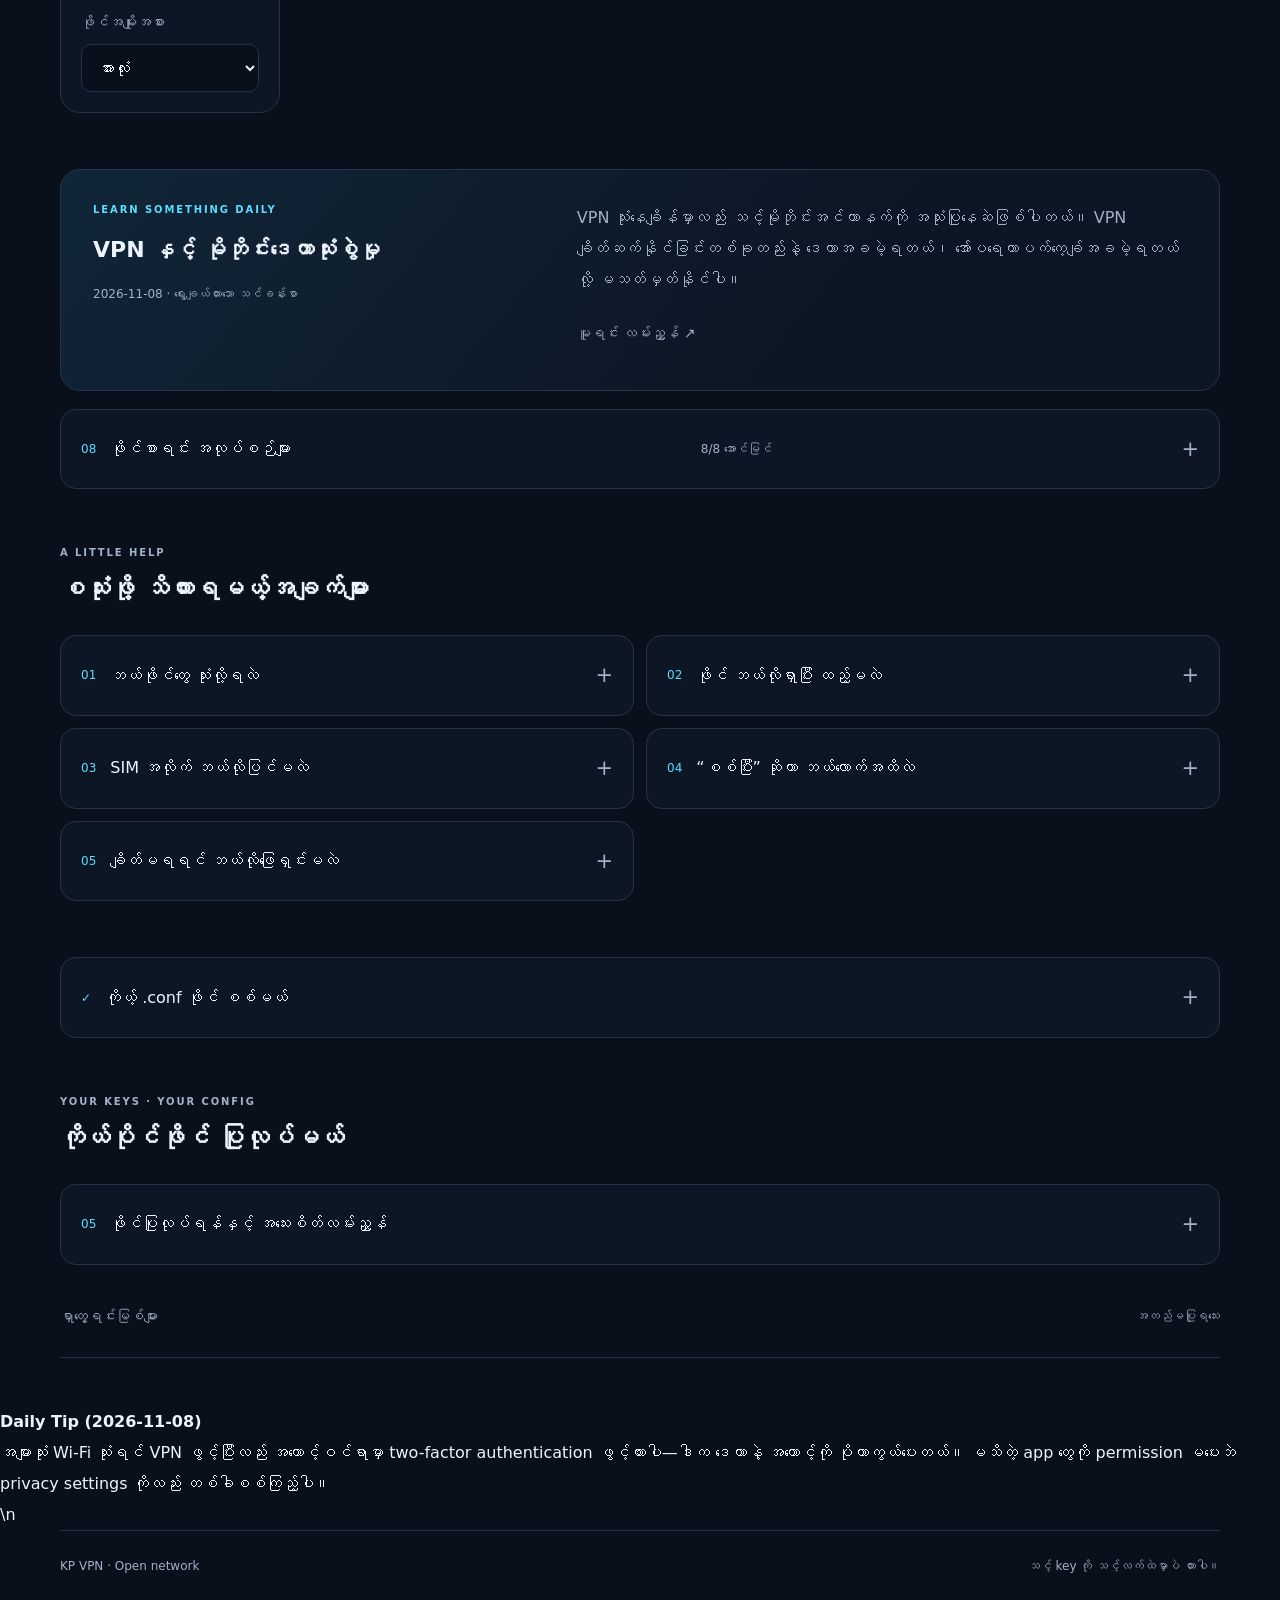
==== commit c85b8864: "Add secret-scoped daily AI role reviews and grounded Burmese lesson rewrites" ====
--- a/index.html
+++ b/index.html
@@ -10,7 +10,7 @@
 <link rel="icon" href="assets/brand.svg" type="image/svg+xml">
 <link rel="stylesheet" href="assets/catalog.css?v=7">
 <script src="assets/catalog.js?v=7" defer></script>
-<script src="assets/hub-panels.js?v=1" defer></script>
+<script src="assets/hub-panels.js?v=2" defer></script>
 <script src="assets/config-builder-core.js?v=1" defer></script>
 <script src="assets/config-builder.js?v=1" defer></script>
 <script src="assets/config-checker-core.js?v=1" defer></script>
